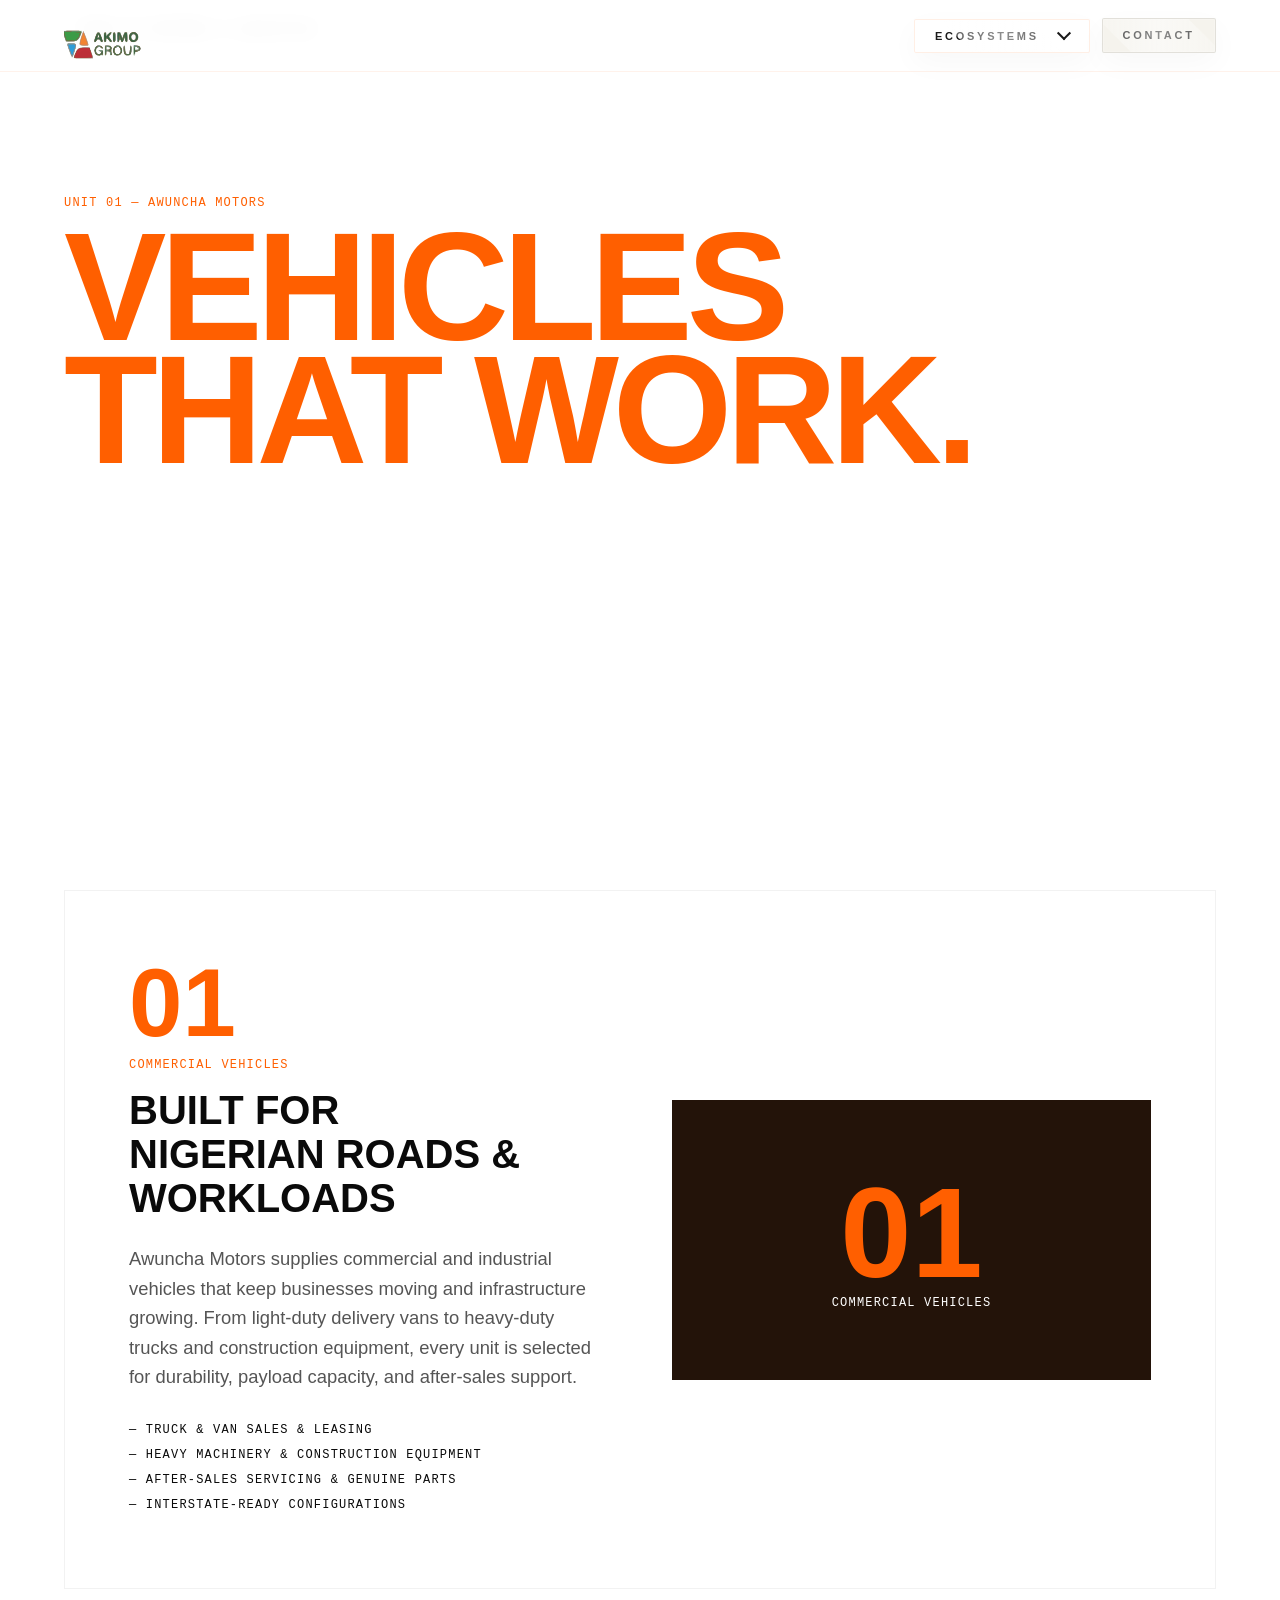
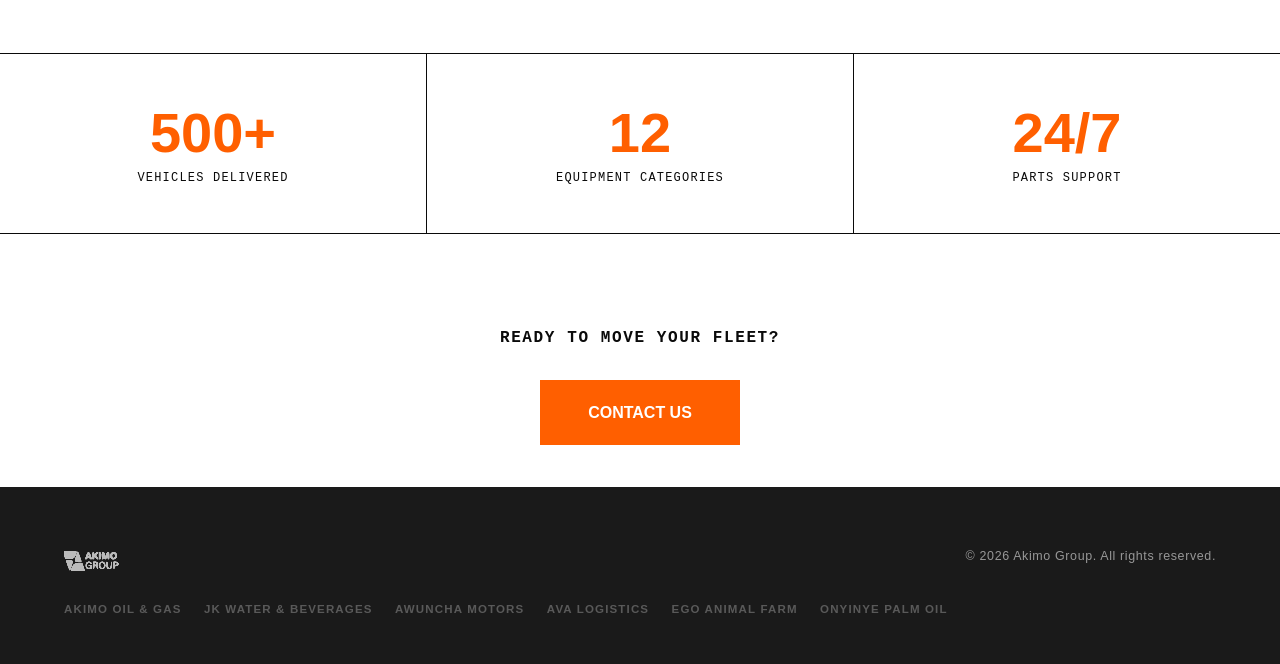
==== commercial-vehicles.html @ 1f4a3e49 "Initial commit: Akimo Group website with Contact page and updated navbar" ====
<!DOCTYPE html>
<html lang="en">
<head>
  <meta charset="UTF-8" />
  <meta name="viewport" content="width=device-width, initial-scale=1.0" />
  <meta name="description" content="Awuncha Motors Commercial Vehicles — Truck, van, and heavy machinery sales, leasing, and servicing across Nigeria." />
  <meta property="og:title" content="Commercial Vehicles — Awuncha Motors" />
  <meta property="og:description" content="Vehicles that work as hard as you do." />
  <meta property="og:type" content="website" />
  <title>Commercial Vehicles | Awuncha Motors</title>
  <link rel="icon" href="data:image/svg+xml,<svg xmlns='http://www.w3.org/2000/svg' viewBox='0 0 32 32'><polygon points='0,0 32,0 16,16' fill='%234caf50'/><polygon points='32,0 32,32 16,16' fill='%23d32f2f'/><polygon points='32,32 0,32 16,16' fill='%23f57c00'/><polygon points='0,32 0,0 16,16' fill='%23795548'/></svg>" />
  <link rel="stylesheet" href="assets/style.css" />
</head>
<body class="ml-page">

  <!-- ══ NAVBAR ═══════════════════════════════════════════════ -->
  <nav class="navbar" aria-label="Main navigation">
    <a href="index.html" class="navbar__logo" aria-label="Akimo Group home">
      <img src="assets/logo.svg" alt="Akimo Group" />
    </a>
    <div class="navbar__actions">
      <div class="navbar__menu" id="navMenu">
        <button class="navbar__menu-btn" id="navMenuBtn" aria-expanded="false" aria-controls="navDropdown" aria-label="Open menu">
          <span class="menu-label">Ecosystems</span>
          <span class="menu-icon"></span>
        </button>
        <ul class="navbar__dropdown" id="navDropdown" role="menu">
          <li class="dd-item dd-item--home">
            <a href="index.html" class="dd-link" role="menuitem">
              <div class="dd-sap"></div>
              <span class="dd-text">Home</span>
              <span class="dd-index">01</span>
            </a>
          </li>
          <li class="dd-item dd-item--oil">
            <a href="oil-gas.html" class="dd-link" role="menuitem">
              <div class="dd-sap"></div>
              <span class="dd-text">Oil &amp; Gas</span>
              <span class="dd-index">02</span>
            </a>
          </li>
          <li class="dd-item dd-item--water">
            <a href="water.html" class="dd-link" role="menuitem">
              <div class="dd-sap"></div>
              <span class="dd-text">Water &amp; Beverages</span>
              <span class="dd-index">03</span>
            </a>
          </li>
          <li class="dd-item dd-item--motors">
            <a href="motors.html" class="dd-link" role="menuitem">
              <div class="dd-sap"></div>
              <span class="dd-text">Motors &amp; Logistics</span>
              <span class="dd-index">04</span>
            </a>
          </li>
          <li class="dd-item dd-item--farms">
            <a href="farms.html" class="dd-link" role="menuitem">
              <div class="dd-sap"></div>
              <span class="dd-text">Farms</span>
              <span class="dd-index">05</span>
            </a>
          </li>
        </ul>
      </div>
      <a href="contact.html" class="navbar__contact">Contact</a>
    </div>
  </nav>

  <!-- ══ MAIN ══════════════════════════════════════════════════ -->
  <main class="ml-main">
    <a href="motors.html" class="ml-back">&larr; Back to Motors &amp; Logistics</a>

    <!-- ══ HERO ═════════════════════════════════════════════════ -->
    <section class="ml-hero" aria-labelledby="heroHeading">
      <div class="ml-hero-label ml-mono">Unit 01 — Awuncha Motors</div>
      <h1 id="heroHeading">Vehicles<br>That Work.</h1>
    </section>

    <!-- ══ DETAIL SECTION ═══════════════════════════════════════ -->
    <section class="ml-unit-detail" aria-labelledby="detailHeading">
      <div class="ml-unit-detail__grid">
        <div>
          <div class="ml-unit__num">01</div>
          <div class="ml-mono ml-unit__label">Commercial Vehicles</div>
          <h2 id="detailHeading">Built for Nigerian Roads &amp; Workloads</h2>
          <p>
            Awuncha Motors supplies commercial and industrial vehicles that keep businesses moving and infrastructure growing. From light-duty delivery vans to heavy-duty trucks and construction equipment, every unit is selected for durability, payload capacity, and after-sales support.
          </p>
          <ul class="ml-mono">
            <li>&mdash; Truck &amp; Van Sales &amp; Leasing</li>
            <li>&mdash; Heavy Machinery &amp; Construction Equipment</li>
            <li>&mdash; After-Sales Servicing &amp; Genuine Parts</li>
            <li>&mdash; Interstate-Ready Configurations</li>
          </ul>
        </div>
        <div class="ml-unit__visual">
          <div class="ml-unit__visual-content">
            <div class="ml-unit__visual-num">01</div>
            <div class="ml-mono">Commercial Vehicles</div>
          </div>
        </div>
      </div>
    </section>

    <!-- ══ STATS / HIGHLIGHTS ═══════════════════════════════════ -->
    <section class="ml-unit-highlights" aria-label="Highlights">
      <div class="ml-unit-highlight">
        <div class="ml-unit-highlight__num">500+</div>
        <div class="ml-mono">Vehicles Delivered</div>
      </div>
      <div class="ml-unit-highlight">
        <div class="ml-unit-highlight__num">12</div>
        <div class="ml-mono">Equipment Categories</div>
      </div>
      <div class="ml-unit-highlight">
        <div class="ml-unit-highlight__num">24/7</div>
        <div class="ml-mono">Parts Support</div>
      </div>
    </section>

    <!-- ══ CTA ═══════════════════════════════════════════════════ -->
    <section class="ml-unit-cta" aria-labelledby="ctaHeading">
      <h2 id="ctaHeading" class="ml-mono">Ready to move your fleet?</h2>
      <a href="contact.html" class="ml-cta">Contact Us</a>
    </section>
  </main>

  <!-- ══ FOOTER ════════════════════════════════════════════════ -->
  <footer class="footer" aria-label="Site footer">
    <div class="footer__logo">
      <img src="assets/logo.svg" alt="Akimo Group" />
    </div>
    <p class="footer__copy">&copy; <span id="year"></span> Akimo Group. All rights reserved.</p>
    <div class="footer__divisions" aria-label="Divisions">
      <span>Akimo Oil &amp; Gas</span>
      <span>JK Water &amp; Beverages</span>
      <span>Awuncha Motors</span>
      <span>Ava Logistics</span>
      <span>Ego Animal Farm</span>
      <span>Onyinye Palm Oil</span>
    </div>
  </footer>

  <script>
    // Dynamic year
    document.getElementById('year').textContent = new Date().getFullYear();

    // Dropdown menu toggle
    var navMenu = document.getElementById('navMenu');
    var navMenuBtn = document.getElementById('navMenuBtn');
    navMenuBtn.addEventListener('click', function (e) {
      e.stopPropagation();
      var isOpen = navMenu.classList.toggle('is-open');
      navMenuBtn.setAttribute('aria-expanded', String(isOpen));
    });
    // Close on outside click
    document.addEventListener('click', function (e) {
      if (!navMenu.contains(e.target)) {
        navMenu.classList.remove('is-open');
        navMenuBtn.setAttribute('aria-expanded', 'false');
      }
    });
    // Close on link click + parallax on mousemove
    document.getElementById('navDropdown').querySelectorAll('.dd-link').forEach(function (link) {
      link.addEventListener('click', function () {
        navMenu.classList.remove('is-open');
        navMenuBtn.setAttribute('aria-expanded', 'false');
      });
      link.addEventListener('mousemove', function (e) {
        var rect = link.getBoundingClientRect();
        var x = (e.clientX - rect.left) / rect.width - 0.5;
        var y = (e.clientY - rect.top) / rect.height - 0.5;
        link.style.transform = 'translateX(' + (x * 5) + 'px) skew(' + (-x * 2) + 'deg)';
      });
      link.addEventListener('mouseleave', function () {
        link.style.transform = 'translateX(0) skew(0)';
      });
    });
  </script>

</body>
</html>
---- assets/style.css ----
/* ============================================================
   AKIMO GROUP — Main Stylesheet
   ============================================================ */

:root {
  --red-oil:      #d32f2f;
  --blue-water:   #0288d1;
  --orange-motor: #f57c00;
  --green-eco:    #2e7d32;
  --bg:           #f4f1ea;
  --text-dark:    #1a1a1a;
  --nav-height:   72px;
}

*, *::before, *::after {
  box-sizing: border-box;
  margin: 0;
  padding: 0;
}

html {
  scroll-behavior: smooth;
}

body {
  background: var(--bg);
  font-family: 'Helvetica Neue', Helvetica, Arial, sans-serif;
  color: var(--text-dark);
  overflow-x: hidden;
}

/* ── NAVBAR ─────────────────────────────────────────────── */
.navbar {
  position: fixed;
  top: 0;
  left: 0;
  width: 100%;
  height: var(--nav-height);
  background: rgba(244, 241, 234, 0.92);
  backdrop-filter: blur(10px);
  -webkit-backdrop-filter: blur(10px);
  border-bottom: 1px solid rgba(0, 0, 0, 0.08);
  display: flex;
  align-items: center;
  justify-content: space-between;
  padding: 0 5vw;
  z-index: 100;
}

.navbar__logo {
  display: flex;
  align-items: center;
  justify-content: center;
  height: 100%;
  text-decoration: none;
}

.navbar__logo img {
  height: 56px;
  width: auto;
  display: block;
}

/* ── CRYSTALLINE SAPWOOD DROPDOWN ───────────────────────── */
.navbar__menu {
  position: relative;
}

/* Navbar actions group: menu + contact */
.navbar__actions {
  display: flex;
  align-items: center;
  gap: 12px;
}

/* Separate Contact link next to Ecosystems */
.navbar__contact {
  font-weight: 800;
  font-size: 11px;
  letter-spacing: 0.25em;
  text-transform: uppercase;
  color: var(--text-dark);
  text-decoration: none;
  padding: 10px 20px;
  border-radius: 2px;
  border: 1px solid rgba(0, 0, 0, 0.08);
  transition: all 0.5s cubic-bezier(0.23, 1, 0.32, 1);
  background: rgba(244, 241, 234, 0.85);
  backdrop-filter: blur(12px) saturate(120%);
  -webkit-backdrop-filter: blur(12px) saturate(120%);
  box-shadow: 0 10px 30px rgba(0, 0, 0, 0.03), inset 0 0 0 1px rgba(255, 255, 255, 0.2);
  position: relative;
  overflow: hidden;
}

.navbar__contact:hover {
  background: #0a0a0a;
  color: white;
  border-color: #0a0a0a;
}

.navbar__contact::before {
  content: '';
  position: absolute;
  top: -50%;
  left: -50%;
  width: 200%;
  height: 200%;
  background: linear-gradient(45deg, transparent, rgba(255,255,255,0.5), transparent);
  transform: rotate(45deg);
  transition: 0.7s;
  pointer-events: none;
}

.navbar__contact:hover::before {
  left: 100%;
}

/* Trigger button — glassmorphism with shimmer */
.navbar__menu-btn {
  background: rgba(244, 241, 234, 0.85);
  backdrop-filter: blur(12px) saturate(120%);
  -webkit-backdrop-filter: blur(12px) saturate(120%);
  border: 1px solid rgba(0, 0, 0, 0.08);
  padding: 10px 20px;
  border-radius: 2px;
  cursor: pointer;
  display: flex;
  align-items: center;
  gap: 20px;
  box-shadow: 0 10px 30px rgba(0, 0, 0, 0.03), inset 0 0 0 1px rgba(255, 255, 255, 0.2);
  transition: all 0.5s cubic-bezier(0.23, 1, 0.32, 1);
  position: relative;
  overflow: hidden;
  font-family: inherit;
}

.navbar__menu-btn::before {
  content: '';
  position: absolute;
  top: -50%;
  left: -50%;
  width: 200%;
  height: 200%;
  background: linear-gradient(45deg, transparent, rgba(255,255,255,0.5), transparent);
  transform: rotate(45deg);
  transition: 0.7s;
  pointer-events: none;
}

.navbar__menu-btn:hover::before {
  left: 100%;
}

.menu-label {
  font-weight: 800;
  font-size: 11px;
  letter-spacing: 0.25em;
  text-transform: uppercase;
  color: var(--text-dark);
}

.menu-icon {
  width: 10px;
  height: 10px;
  border-right: 2px solid var(--text-dark);
  border-bottom: 2px solid var(--text-dark);
  transform: rotate(45deg) translate(-2px, -2px);
  transition: all 0.5s cubic-bezier(0.23, 1, 0.32, 1);
  flex-shrink: 0;
}

.navbar__menu.is-open .menu-icon {
  transform: rotate(-135deg) translate(-4px, -4px);
}

/* Dropdown panel — solid glassmorphism with skew entrance */
.navbar__dropdown {
  position: absolute;
  top: calc(100% + 16px);
  right: 0;
  width: 320px;
  list-style: none;
  margin: 0;
  padding: 8px;
  opacity: 0;
  visibility: hidden;
  transform: translateY(10px) skewX(-1deg);
  transition: all 0.5s cubic-bezier(0.23, 1, 0.32, 1);
  background: rgba(244, 241, 234, 0.95);
  backdrop-filter: blur(25px) saturate(140%);
  -webkit-backdrop-filter: blur(25px) saturate(140%);
  border: 1px solid rgba(0, 0, 0, 0.1);
  border-radius: 2px;
  box-shadow: 20px 20px 60px rgba(0, 0, 0, 0.12), 0 0 0 1px rgba(255, 255, 255, 0.3);
  z-index: 200;
}

.navbar__menu.is-open .navbar__dropdown {
  opacity: 1;
  visibility: visible;
  transform: translateY(0) skewX(0);
}

/* Wood refraction corner accent */
.navbar__dropdown::after {
  content: '';
  position: absolute;
  bottom: -5px;
  right: -5px;
  width: 40px;
  height: 40px;
  border-right: 1px solid rgba(44, 36, 26, 0.1);
  border-bottom: 1px solid rgba(44, 36, 26, 0.1);
  pointer-events: none;
}

/* Menu items */
.dd-item {
  position: relative;
  margin-bottom: 4px;
  overflow: hidden;
}

.dd-item:last-child {
  margin-bottom: 0;
}

.dd-link {
  display: flex;
  align-items: center;
  justify-content: space-between;
  padding: 16px 20px;
  text-decoration: none;
  color: var(--text-dark);
  transition: all 0.5s cubic-bezier(0.23, 1, 0.32, 1);
  position: relative;
  z-index: 1;
}

.dd-text {
  font-weight: 600;
  font-size: 15px;
  letter-spacing: -0.02em;
  position: relative;
  z-index: 1;
}

.dd-index {
  font-family: 'Courier New', monospace;
  font-size: 10px;
  opacity: 0.4;
  position: relative;
  z-index: 1;
}

/* Sap overlay — colour sweep on hover */
.dd-sap {
  position: absolute;
  top: 0;
  left: -100%;
  width: 100%;
  height: 100%;
  transition: all 0.5s cubic-bezier(0.23, 1, 0.32, 1);
  z-index: 0;
  opacity: 0.15;
}

.dd-link:hover .dd-sap {
  left: 0;
}

/* Per-item colours */
.dd-item--home .dd-sap   { background-color: var(--text-dark); opacity: 0.05; }
.dd-item--home:hover .dd-text { color: var(--text-dark); }

.dd-item--oil .dd-sap    { background-color: var(--red-oil); }
.dd-item--oil:hover .dd-text { color: var(--red-oil); }

.dd-item--water .dd-sap  { background-color: var(--blue-water); }
.dd-item--water:hover .dd-text { color: var(--blue-water); }

.dd-item--motors .dd-sap { background-color: var(--orange-motor); }
.dd-item--motors:hover .dd-text { color: var(--orange-motor); }

.dd-item--farms .dd-sap  { background-color: var(--green-eco); }
.dd-item--farms:hover .dd-text { color: var(--green-eco); }

.dd-item--all .dd-sap    { background-color: var(--text-dark); opacity: 0.05; }
.dd-item--all:hover .dd-text { color: var(--text-dark); }

/* Hamburger (mobile) — hidden, dropdown works on all sizes */
.navbar__toggle {
  display: none;
  flex-direction: column;
  gap: 5px;
  background: none;
  border: none;
  cursor: pointer;
  padding: 4px;
}

.navbar__toggle span {
  display: block;
  width: 26px;
  height: 2px;
  background: var(--text-dark);
  transition: all 0.3s ease;
}

/* ── HERO ───────────────────────────────────────────────── */
.hero {
  min-height: 100vh;
  display: flex;
  align-items: center;
  padding: 0 5vw;
  padding-top: var(--nav-height);
  background: var(--bg);
  position: relative;
  overflow: hidden;
}

.hero::after {
  content: '';
  position: absolute;
  bottom: 0;
  left: 0;
  width: 100%;
  height: 120px;
  background: var(--bg);
  clip-path: polygon(0 60%, 100% 0, 100% 100%, 0 100%);
  z-index: 1;
}

.hero__content {
  position: relative;
  z-index: 2;
  max-width: 760px;
}

.hero__eyebrow {
  font-size: 0.75rem;
  font-weight: 700;
  letter-spacing: 0.2em;
  text-transform: uppercase;
  color: rgba(26, 26, 26, 0.5);
  margin-bottom: 1.2rem;
}

.hero__title {
  font-size: clamp(3.5rem, 9vw, 8rem);
  font-weight: 900;
  text-transform: uppercase;
  letter-spacing: -0.04em;
  line-height: 0.92;
  color: var(--text-dark);
  margin-bottom: 2rem;
}

.hero__title span {
  display: block;
}

.hero__title .accent--red    { color: var(--red-oil); }
.hero__title .accent--blue   { color: var(--blue-water); }
.hero__title .accent--orange { color: var(--orange-motor); }
.hero__title .accent--green  { color: var(--green-eco); }

.hero__sub {
  font-size: clamp(1rem, 2vw, 1.2rem);
  line-height: 1.7;
  color: rgba(26, 26, 26, 0.65);
  max-width: 520px;
  margin-bottom: 2.5rem;
}

.hero__dots {
  display: flex;
  gap: 10px;
  align-items: center;
}

.hero__dot {
  width: 12px;
  height: 12px;
  border-radius: 50%;
}

.hero__dot--red    { background: var(--red-oil); }
.hero__dot--blue   { background: var(--blue-water); }
.hero__dot--orange { background: var(--orange-motor); }
.hero__dot--green  { background: var(--green-eco); }

.hero__cta {
  display: inline-flex;
  align-items: center;
  gap: 10px;
  margin-top: 2.5rem;
  padding: 14px 28px;
  background: var(--text-dark);
  color: var(--bg);
  font-weight: 800;
  font-size: 0.75rem;
  letter-spacing: 0.2em;
  text-transform: uppercase;
  text-decoration: none;
  border-radius: 2px;
  transition: all 0.4s cubic-bezier(0.23, 1, 0.32, 1);
  position: relative;
  overflow: hidden;
}

.hero__cta::after {
  content: '';
  position: absolute;
  top: -50%;
  left: -50%;
  width: 200%;
  height: 200%;
  background: linear-gradient(45deg, transparent, rgba(255,255,255,0.4), transparent);
  transform: rotate(45deg);
  transition: 0.7s;
  pointer-events: none;
}

.hero__cta:hover::after {
  left: 100%;
}

.hero__cta:hover {
  background: var(--orange-motor);
  color: var(--text-dark);
  transform: translateY(-4px);
  box-shadow: 0 15px 40px rgba(255, 95, 0, 0.25);
}

.hero__cta::before {
  content: '→';
  font-size: 1.2em;
  transition: transform 0.3s ease;
}

.hero__cta:hover::before {
  transform: translateX(4px);
}

/* Decorative background logo watermark */
.hero__bg-shape {
  position: absolute;
  right: 5vw;
  top: 50%;
  transform: translateY(-50%);
  opacity: 0.07;
  z-index: 0;
  width: auto;
  height: 60vh;
  max-width: 500px;
  pointer-events: none;
}

/* ── SEDIMENT LAYERS ────────────────────────────────────── */
.sediment-layer {
  position: relative;
  width: 100%;
  min-height: 80vh;
  display: flex;
  align-items: center;
  padding: 8vw 5vw;
  clip-path: polygon(0 0, 100% 5%, 100% 95%, 0 100%);
  margin-top: -8vh;
  border-bottom: 8px solid rgba(0, 0, 0, 0.08);
  transition: transform 0.7s cubic-bezier(0.23, 1, 0.32, 1), box-shadow 0.7s cubic-bezier(0.23, 1, 0.32, 1), filter 0.7s cubic-bezier(0.23, 1, 0.32, 1), z-index 0s;
  overflow: hidden;
  will-change: transform, box-shadow;
  z-index: 1;
}

.sediment-layer:hover {
  transform: scale(1.03) translateY(-12px);
  z-index: 10;
  box-shadow: 0 30px 80px rgba(0, 0, 0, 0.22);
  filter: brightness(1.04);
}

.layer--red    { background: var(--red-oil);      color: white; }
.layer--blue   { background: var(--blue-water);   color: white; }
.layer--orange { background: var(--orange-motor); color: white; }
.layer--green  { background: var(--green-eco);    color: white; }

/* Grain texture overlay */
.grain-texture {
  position: absolute;
  inset: 0;
  opacity: 0.12;
  pointer-events: none;
  background-image: url("data:image/svg+xml,%3Csvg viewBox='0 0 200 200' xmlns='http://www.w3.org/2000/svg'%3E%3Cfilter id='n'%3E%3CfeTurbulence type='fractalNoise' baseFrequency='0.65' numOctaves='3' stitchTiles='stitch'/%3E%3C/filter%3E%3Crect width='100%25' height='100%25' filter='url(%23n)'/%3E%3C/svg%3E");
}

/* Layer content */
.layer__content {
  position: relative;
  z-index: 2;
  max-width: 640px;
}

.layer__division {
  font-size: 0.7rem;
  font-weight: 700;
  letter-spacing: 0.22em;
  text-transform: uppercase;
  opacity: 0.75;
  margin-bottom: 1rem;
}

.layer__title {
  font-size: clamp(2.8rem, 6vw, 5rem);
  font-weight: 900;
  text-transform: uppercase;
  letter-spacing: -0.03em;
  line-height: 0.92;
  margin-bottom: 1.4rem;
}

.layer__desc {
  font-size: clamp(1rem, 1.8vw, 1.15rem);
  line-height: 1.7;
  opacity: 0.88;
  max-width: 480px;
  margin-bottom: 1.8rem;
}

/* Division tags (sub-brands) */
.layer__tags {
  display: flex;
  flex-wrap: wrap;
  gap: 0.6rem;
}

.layer__tag {
  background: rgba(255, 255, 255, 0.2);
  border: 1.5px solid rgba(255, 255, 255, 0.45);
  color: white;
  padding: 6px 16px;
  border-radius: 50px;
  font-size: 0.75rem;
  font-weight: 700;
  letter-spacing: 0.1em;
  text-transform: uppercase;
  backdrop-filter: blur(4px);
}

/* Eco badge (green layer) */
.eco-badge {
  background: white;
  color: var(--green-eco);
  padding: 8px 20px;
  font-size: 0.72rem;
  font-weight: 800;
  letter-spacing: 0.12em;
  text-transform: uppercase;
  border-radius: 50px;
  display: inline-block;
  margin-top: 1.2rem;
}

/* Decorative large number */
.layer__number {
  position: absolute;
  right: 5vw;
  bottom: -0.1em;
  font-size: clamp(10rem, 22vw, 20rem);
  font-weight: 900;
  line-height: 1;
  opacity: 0.06;
  letter-spacing: -0.05em;
  pointer-events: none;
  z-index: 1;
  user-select: none;
}

/* ── STRETCHED LINK (entire section clickable) ──────────── */
.sediment-layer {
  cursor: pointer;
}

.sediment-layer .layer__stretched-link {
  position: absolute;
  inset: 0;
  z-index: 5;
  text-indent: -9999px;
  overflow: hidden;
}

/* Keep tags and eco-badge above the stretched link */
.sediment-layer .layer__tags,
.sediment-layer .eco-badge {
  position: relative;
  z-index: 6;
}

/* ── SUB-PAGE HERO ──────────────────────────────────────── */
.sub-hero {
  min-height: 70vh;
  display: flex;
  align-items: center;
  padding: 0 5vw;
  padding-top: var(--nav-height);
  position: relative;
  overflow: hidden;
  color: white;
}

.sub-hero--red    { background: var(--red-oil); }
.sub-hero--blue   { background: var(--blue-water); }
.sub-hero--orange { background: var(--orange-motor); }
.sub-hero--green  { background: var(--green-eco); }

.sub-hero__content {
  position: relative;
  z-index: 2;
  max-width: 720px;
}

.sub-hero__division {
  font-size: 0.75rem;
  font-weight: 700;
  letter-spacing: 0.22em;
  text-transform: uppercase;
  opacity: 0.8;
  margin-bottom: 1rem;
}

.sub-hero__title {
  font-size: clamp(3.5rem, 8vw, 7rem);
  font-weight: 900;
  text-transform: uppercase;
  letter-spacing: -0.04em;
  line-height: 0.92;
  margin-bottom: 1.5rem;
}

.sub-hero__desc {
  font-size: clamp(1rem, 2vw, 1.25rem);
  line-height: 1.7;
  opacity: 0.88;
  max-width: 520px;
}

.sub-hero__number {
  position: absolute;
  right: 3vw;
  bottom: -0.08em;
  font-size: clamp(12rem, 26vw, 24rem);
  font-weight: 900;
  line-height: 1;
  opacity: 0.06;
  letter-spacing: -0.05em;
  pointer-events: none;
  z-index: 1;
  user-select: none;
}

/* ── SUB-PAGE SECTIONS ──────────────────────────────────── */
.sub-section {
  padding: 6rem 5vw;
  max-width: 960px;
  margin: 0 auto;
}

.sub-section--alt {
  background: rgba(0, 0, 0, 0.02);
}

.sub-section__label {
  font-size: 0.7rem;
  font-weight: 700;
  letter-spacing: 0.2em;
  text-transform: uppercase;
  color: rgba(26, 26, 26, 0.45);
  margin-bottom: 1rem;
}

.sub-section__heading {
  font-size: clamp(2rem, 4vw, 3rem);
  font-weight: 900;
  letter-spacing: -0.03em;
  line-height: 1.1;
  margin-bottom: 1.5rem;
  color: var(--text-dark);
}

.sub-section__text {
  font-size: 1.05rem;
  line-height: 1.8;
  color: rgba(26, 26, 26, 0.7);
  max-width: 640px;
}

.sub-section__grid {
  display: grid;
  grid-template-columns: repeat(auto-fit, minmax(240px, 1fr));
  gap: 2rem;
  margin-top: 3rem;
}

.sub-card {
  background: white;
  border: 1px solid rgba(0, 0, 0, 0.06);
  border-radius: 12px;
  padding: 2rem;
  transition: box-shadow 0.3s ease, transform 0.3s ease;
}

.sub-card:hover {
  box-shadow: 0 8px 30px rgba(0, 0, 0, 0.08);
  transform: translateY(-2px);
}

.sub-card__icon {
  width: 48px;
  height: 48px;
  border-radius: 12px;
  display: flex;
  align-items: center;
  justify-content: center;
  font-size: 1.4rem;
  margin-bottom: 1rem;
}

.sub-card__icon--red    { background: rgba(211, 47, 47, 0.1);    color: var(--red-oil); }
.sub-card__icon--blue   { background: rgba(2, 136, 209, 0.1);    color: var(--blue-water); }
.sub-card__icon--orange { background: rgba(245, 124, 0, 0.1);    color: var(--orange-motor); }
.sub-card__icon--green  { background: rgba(46, 125, 50, 0.1);    color: var(--green-eco); }

.sub-card__title {
  font-size: 1rem;
  font-weight: 800;
  letter-spacing: -0.01em;
  margin-bottom: 0.5rem;
  color: var(--text-dark);
}

.sub-card__text {
  font-size: 0.88rem;
  line-height: 1.6;
  color: rgba(26, 26, 26, 0.6);
}

/* ── BACK LINK ──────────────────────────────────────────── */
.back-link {
  display: inline-flex;
  align-items: center;
  gap: 0.5rem;
  color: var(--text-dark);
  text-decoration: none;
  font-size: 0.8rem;
  font-weight: 700;
  letter-spacing: 0.1em;
  text-transform: uppercase;
  padding: 0.75rem 0;
  transition: opacity 0.2s ease;
}

.back-link:hover {
  opacity: 0.6;
}

.back-link__arrow {
  font-size: 1.1rem;
  line-height: 1;
}

/* ── FOOTER ─────────────────────────────────────────────── */
.footer {
  background: var(--text-dark);
  color: rgba(255, 255, 255, 0.55);
  padding: 3rem 5vw;
  display: flex;
  align-items: center;
  justify-content: space-between;
  flex-wrap: wrap;
  gap: 1.5rem;
  margin-top: -6vh;
}

.footer__logo img {
  height: 40px;
  width: auto;
  filter: brightness(0) invert(1);
  opacity: 0.7;
}

.footer__copy {
  font-size: 0.78rem;
  letter-spacing: 0.05em;
}

.footer__divisions {
  display: flex;
  flex-wrap: wrap;
  gap: 0.5rem 1.4rem;
  font-size: 0.72rem;
  font-weight: 700;
  letter-spacing: 0.1em;
  text-transform: uppercase;
}

.footer__divisions span { opacity: 0.5; }
.footer__divisions span:hover { opacity: 1; transition: opacity 0.2s; }

/* ── RESPONSIVE ─────────────────────────────────────────── */
@media (max-width: 768px) {
  .navbar__dropdown {
    position: fixed;
    top: var(--nav-height);
    left: 0;
    right: 0;
    width: 100%;
    border-radius: 0;
    border-left: none;
    border-right: none;
  }

  .navbar__menu-btn {
    padding: 8px 16px;
    gap: 12px;
  }

  .menu-label {
    font-size: 10px;
  }

  .sediment-layer {
    clip-path: polygon(0 0, 100% 2%, 100% 98%, 0 100%);
    min-height: 60vh;
    padding: 14vw 6vw;
    margin-top: -4vh;
  }

  .layer__number {
    display: none;
  }

  .hero::after {
    display: none;
  }

  .footer {
    flex-direction: column;
    align-items: flex-start;
    margin-top: 0;
  }
}

@media (max-width: 480px) {
  .hero__title {
    letter-spacing: -0.02em;
  }

  .layer__tags {
    gap: 0.5rem;
  }
}

/* ── NAV PAGE ───────────────────────────────────────────── */
.nav-page {
  min-height: 100vh;
  padding-top: var(--nav-height);
  display: flex;
  flex-direction: column;
  align-items: center;
  justify-content: center;
  padding: calc(var(--nav-height) + 3rem) 5vw 3rem;
}

.nav-page__logo {
  margin-bottom: 2rem;
}

.nav-page__logo img {
  height: 80px;
  width: auto;
}

.nav-page__title {
  font-size: clamp(2rem, 5vw, 3.5rem);
  font-weight: 900;
  text-transform: uppercase;
  letter-spacing: -0.03em;
  margin-bottom: 0.5rem;
  color: var(--text-dark);
}

.nav-page__sub {
  font-size: 1rem;
  color: rgba(26, 26, 26, 0.5);
  margin-bottom: 3rem;
  text-align: center;
}

.nav-page__grid {
  display: grid;
  grid-template-columns: repeat(auto-fit, minmax(260px, 1fr));
  gap: 1.5rem;
  width: 100%;
  max-width: 900px;
}

.nav-card {
  display: block;
  text-decoration: none;
  border-radius: 16px;
  padding: 2.5rem 2rem;
  color: white;
  position: relative;
  overflow: hidden;
  transition: transform 0.3s ease, box-shadow 0.3s ease;
}

.nav-card:hover {
  transform: translateY(-4px);
  box-shadow: 0 12px 40px rgba(0, 0, 0, 0.2);
}

.nav-card--red    { background: var(--red-oil); }
.nav-card--blue   { background: var(--blue-water); }
.nav-card--orange { background: var(--orange-motor); }
.nav-card--green  { background: var(--green-eco); }
.nav-card--home   { background: var(--text-dark); }

.nav-card__number {
  font-size: 0.7rem;
  font-weight: 700;
  letter-spacing: 0.2em;
  text-transform: uppercase;
  opacity: 0.6;
  margin-bottom: 0.5rem;
}

.nav-card__title {
  font-size: 1.8rem;
  font-weight: 900;
  text-transform: uppercase;
  letter-spacing: -0.02em;
  line-height: 1;
  margin-bottom: 0.75rem;
}

.nav-card__desc {
  font-size: 0.85rem;
  line-height: 1.6;
  opacity: 0.85;
}

.nav-card__arrow {
  position: absolute;
  bottom: 1.5rem;
  right: 1.5rem;
  font-size: 1.5rem;
  opacity: 0.5;
  transition: opacity 0.2s ease, transform 0.2s ease;
}

.nav-card:hover .nav-card__arrow {
  opacity: 1;
  transform: translateX(4px);
}

@media (max-width: 768px) {
  .nav-page__grid {
    grid-template-columns: 1fr;
  }
}

/* ════════════════════════════════════════════════════════════════
   OIL & GAS — TECTONIC INDUSTRIAL DESIGN
   ════════════════════════════════════════════════════════════════ */

.og-page {
  --og-light: #FFF1F1;
  --og-flux: #FF3E3E;
  --og-deep: #3D0A0A;
  --og-grey: #2A2A2A;
  --og-stroke: rgba(255, 62, 62, 0.15);
  --og-ease: all 0.6s cubic-bezier(0.23, 1, 0.32, 1);

  background-color: var(--og-light);
  color: var(--og-grey);
  line-height: 1.2;
}

/* Tint navbar on Oil & Gas page */
.og-page .navbar {
  background: rgba(255, 241, 241, 0.92);
  border-bottom: 1px solid rgba(255, 62, 62, 0.08);
}

.og-page .navbar__menu-btn {
  background: rgba(255, 241, 241, 0.85);
  border: 1px solid rgba(255, 62, 62, 0.1);
}

.og-page .navbar__dropdown {
  background: rgba(255, 241, 241, 0.95);
  border: 1px solid rgba(255, 62, 62, 0.1);
}

/* Noise overlay */
.og-noise {
  position: fixed;
  inset: 0;
  pointer-events: none;
  opacity: 0.04;
  z-index: 9999;
  background-image: url("data:image/svg+xml,%3Csvg viewBox='0 0 200 200' xmlns='http://www.w3.org/2000/svg'%3E%3Cfilter id='n'%3E%3CfeTurbulence type='fractalNoise' baseFrequency='0.65' numOctaves='3' stitchTiles='stitch'/%3E%3C/filter%3E%3Crect width='100%25' height='100%25' filter='url(%23n)'/%3E%3C/svg%3E");
}

/* Animated flux background lines */
.og-flux-bg {
  position: fixed;
  width: 100vw;
  height: 100vh;
  z-index: -1;
  overflow: hidden;
  top: 0;
  left: 0;
}

.og-flux-line {
  position: absolute;
  background: var(--og-flux);
  height: 1px;
  width: 100%;
  transform-origin: left;
  animation: ogFlux 4s infinite alternate ease-in-out;
}

@keyframes ogFlux {
  0%   { transform: scaleX(0.1); opacity: 0.05; }
  100% { transform: scaleX(1);   opacity: 0.2; }
}

/* Mono label */
.og-mono {
  font-family: 'Courier New', monospace;
  font-size: 0.75rem;
  text-transform: uppercase;
  letter-spacing: 0.2em;
  color: var(--og-flux);
}

/* System status bar (replaces the reference nav) */
.og-statusbar {
  padding: 1.5rem 4rem;
  display: flex;
  justify-content: space-between;
  align-items: center;
  border-bottom: 1px solid var(--og-stroke);
  margin-top: var(--nav-height);
}

.og-statusbar__title {
  font-weight: 900;
  font-size: 1.5rem;
  letter-spacing: -0.05em;
  text-transform: uppercase;
  color: var(--og-deep);
}

/* Main content */
.og-main {
  padding: 4rem;
  max-width: 1400px;
  margin: 0 auto;
}

/* Hero grid */
.og-hero {
  display: grid;
  grid-template-columns: 1.2fr 0.8fr;
  gap: 4rem;
  margin-top: 4rem;
}

.og-hero h1 {
  font-size: clamp(3rem, 10vw, 8rem);
  font-weight: 900;
  letter-spacing: -0.04em;
  line-height: 0.9;
  color: var(--og-deep);
  margin-bottom: 2rem;
}

.og-hero .og-desc {
  font-size: 1.5rem;
  color: var(--og-grey);
  max-width: 600px;
  margin-top: 4rem;
  opacity: 0.9;
  line-height: 1.4;
}

/* Tectonic data grid */
.og-tectonic {
  border-left: 1px solid var(--og-flux);
  padding-left: 2rem;
  display: flex;
  flex-direction: column;
  justify-content: space-between;
}

.og-data-point {
  margin-bottom: 3rem;
  position: relative;
}

.og-data-point::before {
  content: '';
  position: absolute;
  left: -2rem;
  top: 0.5rem;
  width: 1.5rem;
  height: 1px;
  background: var(--og-flux);
}

.og-data-value {
  font-family: 'Courier New', monospace;
  font-size: 2.5rem;
  font-weight: 700;
  color: var(--og-flux);
}

/* CTA button */
.og-cta {
  display: inline-block;
  margin-top: 3rem;
  padding: 1.5rem 4rem;
  background: var(--og-flux);
  color: white;
  text-decoration: none;
  font-family: 'Courier New', monospace;
  font-weight: 700;
  font-size: 0.85rem;
  letter-spacing: 0.1em;
  text-transform: uppercase;
  position: relative;
  overflow: hidden;
  transition: var(--og-ease);
}

.og-cta:hover {
  transform: translateY(-5px);
  box-shadow: 0 20px 40px rgba(255, 62, 62, 0.2);
}

.og-cta::after {
  content: '';
  position: absolute;
  top: 0;
  left: -100%;
  width: 100%;
  height: 100%;
  background: linear-gradient(90deg, transparent, rgba(255,255,255,0.2), transparent);
  transition: 0.5s;
}

.og-cta:hover::after {
  left: 100%;
}

/* Energy flow visual */
.og-flow {
  height: 500px;
  width: 100%;
  border: 1px solid var(--og-stroke);
  margin-top: 6rem;
  position: relative;
  background: white;
  display: flex;
  align-items: flex-end;
  overflow: hidden;
}

.og-pressure-bar {
  flex: 1;
  background: var(--og-flux);
  margin: 0 2px;
  transition: height 1s cubic-bezier(0.16, 1, 0.3, 1);
  position: relative;
  min-height: 5%;
}

.og-pressure-bar::after {
  content: '';
  position: absolute;
  top: 0;
  left: 0;
  width: 100%;
  height: 5px;
  background: var(--og-deep);
}

.og-section-tag {
  writing-mode: vertical-rl;
  position: absolute;
  right: 0;
  top: 0;
  padding: 2rem;
  font-family: 'Courier New', monospace;
  font-size: 0.7rem;
  text-transform: uppercase;
  letter-spacing: 0.15em;
  color: var(--og-flux);
  border-left: 1px solid var(--og-stroke);
  height: 100%;
  display: flex;
  justify-content: space-between;
}

.og-stats-overlay {
  position: absolute;
  bottom: 2rem;
  left: 2rem;
  background: rgba(255, 255, 255, 0.9);
  padding: 2rem;
  backdrop-filter: blur(10px);
  -webkit-backdrop-filter: blur(10px);
  border: 1px solid var(--og-flux);
}

.og-stats-overlay__title {
  font-size: 1.2rem;
  font-weight: 900;
  margin-top: 0.5rem;
  color: var(--og-deep);
}

.og-stats-overlay__coord {
  font-family: 'Courier New', monospace;
  font-size: 0.7rem;
  color: #666;
  margin-top: 0.3rem;
}

/* Capabilities section */
.og-caps {
  padding: 6rem 4rem;
  max-width: 1400px;
  margin: 0 auto;
}

.og-caps__heading {
  font-size: clamp(2rem, 5vw, 3.5rem);
  font-weight: 900;
  letter-spacing: -0.03em;
  color: var(--og-deep);
  margin-bottom: 3rem;
}

.og-caps__grid {
  display: grid;
  grid-template-columns: repeat(auto-fit, minmax(280px, 1fr));
  gap: 0;
  border-top: 1px solid var(--og-stroke);
  border-left: 1px solid var(--og-stroke);
}

.og-cap-card {
  padding: 2.5rem;
  border-right: 1px solid var(--og-stroke);
  border-bottom: 1px solid var(--og-stroke);
  position: relative;
  transition: var(--og-ease);
}

.og-cap-card:hover {
  background: rgba(255, 62, 62, 0.03);
}

.og-cap-card__num {
  font-family: 'Courier New', monospace;
  font-size: 0.7rem;
  color: var(--og-flux);
  letter-spacing: 0.2em;
  margin-bottom: 1rem;
}

.og-cap-card__title {
  font-size: 1.3rem;
  font-weight: 900;
  color: var(--og-deep);
  margin-bottom: 0.75rem;
}

.og-cap-card__text {
  font-size: 0.9rem;
  line-height: 1.6;
  color: var(--og-grey);
  opacity: 0.75;
}

/* Back link */
.og-back {
  display: inline-flex;
  align-items: center;
  gap: 0.5rem;
  color: var(--og-deep);
  text-decoration: none;
  font-family: 'Courier New', monospace;
  font-size: 0.75rem;
  font-weight: 700;
  letter-spacing: 0.15em;
  text-transform: uppercase;
  padding: 0.75rem 0;
  transition: opacity 0.2s ease;
}

.og-back:hover {
  opacity: 0.6;
}

/* Responsive */
@media (max-width: 1024px) {
  .og-hero {
    grid-template-columns: 1fr;
  }
  .og-main, .og-caps {
    padding: 2rem;
  }
  .og-statusbar {
    padding: 1rem 2rem;
  }
}

@media (max-width: 768px) {
  .og-flow {
    height: 300px;
  }
  .og-section-tag {
    display: none;
  }
  .og-stats-overlay {
    padding: 1rem;
    bottom: 1rem;
    left: 1rem;
  }
}

/* ════════════════════════════════════════════════════════════════
   WATER & BEVERAGES — HYDRO-LOGISTICS DESIGN
   ════════════════════════════════════════════════════════════════ */

.wb-page {
  --wb-cobalt: #0047AB;
  --wb-cobalt-deep: #002D6B;
  --wb-cobalt-light: #4D88FF;
  --wb-cream: #f4f1ea;
  --wb-cream-light: #faf8f3;
  --wb-cream-dark: #e8e2d6;
  --wb-gray: #d6cfc2;
  --wb-text: #1a1a1a;
  --wb-ease: cubic-bezier(0.23, 1, 0.32, 1);

  background-color: var(--wb-cream);
  color: var(--wb-cobalt-deep);
}

.wb-mono {
  font-family: 'Courier New', monospace;
  text-transform: uppercase;
  letter-spacing: 0.1em;
  font-size: 0.75rem;
}

/* Background liquid blobs */
.wb-bg-overlay {
  position: fixed;
  top: 0;
  left: 0;
  width: 100%;
  height: 100%;
  z-index: 0;
  pointer-events: none;
  overflow: hidden;
}

.wb-liquid-blob {
  position: absolute;
  background: var(--wb-cobalt);
  filter: blur(80px);
  opacity: 0.05;
  border-radius: 50%;
  animation: wb-pulse 15s infinite alternate var(--wb-ease);
}

@keyframes wb-pulse {
  0% { transform: scale(1) translate(0, 0); }
  100% { transform: scale(1.5) translate(10%, 10%); }
}

/* Status bar */
.wb-statusbar {
  position: relative;
  z-index: 2;
  display: flex;
  justify-content: space-between;
  align-items: center;
  padding: 1rem 5vw;
  border-bottom: 1px solid var(--wb-gray);
  background: var(--wb-cream);
}

.wb-statusbar__title {
  font-weight: 700;
  font-size: 0.9rem;
  letter-spacing: -0.01em;
  color: var(--wb-cobalt-deep);
}

/* Main content */
.wb-main {
  position: relative;
  z-index: 2;
  padding: 0 5vw;
}

.wb-back {
  display: inline-flex;
  align-items: center;
  gap: 0.5rem;
  color: var(--wb-cobalt-deep);
  text-decoration: none;
  font-family: 'Courier New', monospace;
  font-size: 0.75rem;
  font-weight: 700;
  letter-spacing: 0.15em;
  text-transform: uppercase;
  padding: 1.5rem 0;
  transition: opacity 0.2s ease;
}

.wb-back:hover {
  opacity: 0.6;
}

/* Hero */
.wb-hero {
  min-height: 90vh;
  display: flex;
  flex-direction: column;
  justify-content: center;
  position: relative;
  padding: 2rem 0;
}

.wb-hero-label {
  display: flex;
  align-items: center;
  gap: 1rem;
  margin-bottom: 2rem;
}

.wb-status-dot {
  width: 8px;
  height: 8px;
  background: var(--wb-cobalt);
  border-radius: 50%;
  box-shadow: 0 0 15px var(--wb-cobalt);
  animation: wb-dot-pulse 2s ease-in-out infinite;
}

@keyframes wb-dot-pulse {
  0%, 100% { opacity: 1; }
  50% { opacity: 0.4; }
}

.wb-hero h1 {
  font-size: clamp(3rem, 10vw, 8rem);
  font-weight: 900;
  line-height: 0.85;
  letter-spacing: -0.04em;
  color: var(--wb-cobalt);
  margin-bottom: 2rem;
}

.wb-hero-sub {
  max-width: 600px;
  font-size: 1.25rem;
  color: var(--wb-cobalt-deep);
  font-weight: 300;
  line-height: 1.5;
}

.wb-cta {
  display: inline-block;
  margin-top: 3rem;
  padding: 1.25rem 3rem;
  background: var(--wb-cobalt);
  color: white;
  text-decoration: none;
  font-weight: 700;
  border-radius: 0;
  position: relative;
  overflow: hidden;
  transition: all 0.3s ease;
}

.wb-cta:hover {
  background: var(--wb-cobalt-deep);
  padding-right: 4rem;
}

/* Pneumatic grid overlay */
.wb-pneumatic-grid {
  position: absolute;
  right: 0;
  top: 0;
  width: 40%;
  height: 100%;
  background: var(--wb-cobalt);
  clip-path: polygon(20% 0, 100% 0, 100% 100%, 0% 100%);
  display: flex;
  align-items: center;
  justify-content: center;
  overflow: hidden;
}

.wb-flow-line {
  position: absolute;
  width: 1px;
  height: 200%;
  background: rgba(255,255,255,0.1);
  left: calc(var(--wb-i, 0) * 10%);
  animation: wb-flow-down 10s linear infinite;
}

@keyframes wb-flow-down {
  0% { transform: translateY(-50%); }
  100% { transform: translateY(0%); }
}

.wb-glass-module {
  position: relative;
  z-index: 2;
  background: rgba(255, 255, 255, 0.1);
  backdrop-filter: blur(20px);
  -webkit-backdrop-filter: blur(20px);
  border: 1px solid rgba(255, 255, 255, 0.2);
  padding: 2.5rem;
  border-radius: 2px;
  width: 280px;
  transform: translateX(50px) translateY(0px);
}

.wb-glass-module__label {
  color: rgba(255,255,255,0.7);
  margin-bottom: 1rem;
}

.wb-glass-module__value {
  font-size: 2.5rem;
  color: white;
  font-weight: 700;
}

.wb-glass-module__unit {
  font-size: 1rem;
  opacity: 0.6;
}

.wb-glass-module__bar {
  width: 100%;
  height: 2px;
  background: rgba(255,255,255,0.2);
  margin: 1.5rem 0;
}

.wb-glass-module__bar-fill {
  width: 65%;
  height: 100%;
  background: white;
}

.wb-glass-module__flow {
  color: rgba(255,255,255,0.7);
}

/* Stats strip */
.wb-stats-strip {
  display: grid;
  grid-template-columns: repeat(4, 1fr);
  border-top: 1px solid var(--wb-gray);
  border-bottom: 1px solid var(--wb-gray);
  padding: 4rem 5vw;
  background: var(--wb-cream);
  position: relative;
  z-index: 2;
}

.wb-stat-item h3 {
  font-size: 3rem;
  font-weight: 700;
  color: var(--wb-cobalt);
  margin: 0.5rem 0;
}

.wb-stat-item p {
  color: #5a5a5a;
}

/* Logistics section */
.wb-logistics {
  padding: 6rem 5vw;
  display: grid;
  grid-template-columns: 1fr 1fr;
  gap: 5rem;
  align-items: center;
  position: relative;
  z-index: 2;
}

.wb-hydro-card {
  background: var(--wb-cream-light);
  padding: 3rem;
  border-left: 4px solid var(--wb-cobalt);
  position: relative;
  transition: transform 0.6s var(--wb-ease);
}

.wb-hydro-card:hover {
  transform: translateY(-10px);
}

.wb-pressure-gauge {
  width: 60px;
  height: 60px;
  border: 2px solid var(--wb-cobalt);
  border-radius: 50%;
  margin-bottom: 2rem;
  position: relative;
  display: flex;
  align-items: center;
  justify-content: center;
}

.wb-gauge-needle {
  width: 2px;
  height: 25px;
  background: var(--wb-cobalt);
  transform-origin: bottom;
  animation: wb-needle 4s ease-in-out infinite;
}

@keyframes wb-needle {
  0%, 100% { transform: rotate(-45deg); }
  50% { transform: rotate(45deg); }
}

.wb-hydro-card h2 {
  font-size: 2.5rem;
  margin-bottom: 1.5rem;
  color: var(--wb-cobalt-deep);
}

.wb-hydro-card__text {
  color: #64748b;
  font-size: 1.1rem;
  margin-bottom: 2rem;
  line-height: 1.6;
}

.wb-hydro-card__list {
  list-style: none;
  padding: 0;
}

.wb-hydro-card__list li {
  margin-bottom: 0.5rem;
}

/* Logistics radar */
.wb-radar {
  position: relative;
}

.wb-radar svg {
  width: 100%;
  height: auto;
  stroke: var(--wb-cobalt);
  stroke-width: 1;
  fill: none;
  opacity: 0.2;
}

.wb-radar__center {
  position: absolute;
  top: 50%;
  left: 50%;
  transform: translate(-50%, -50%);
  text-align: center;
  width: 100%;
}

.wb-radar__center h3 {
  font-size: 1.5rem;
  color: var(--wb-cobalt-deep);
}

/* Capabilities */
.wb-caps {
  padding: 4rem 5vw 6rem;
  position: relative;
  z-index: 2;
}

.wb-caps__heading {
  font-size: 2.5rem;
  font-weight: 900;
  color: var(--wb-cobalt-deep);
  margin-bottom: 2rem;
}

.wb-caps__grid {
  display: grid;
  grid-template-columns: repeat(2, 1fr);
  gap: 1.5rem;
}

.wb-cap-card {
  background: var(--wb-cream-light);
  padding: 2.5rem;
  border-left: 4px solid var(--wb-cobalt);
  transition: transform 0.4s var(--wb-ease);
}

.wb-cap-card:hover {
  transform: translateY(-6px);
}

.wb-cap-card__num {
  font-family: 'Courier New', monospace;
  font-size: 0.7rem;
  letter-spacing: 0.15em;
  text-transform: uppercase;
  color: var(--wb-cobalt);
  margin-bottom: 1rem;
}

.wb-cap-card__title {
  font-size: 1.5rem;
  font-weight: 700;
  color: var(--wb-cobalt-deep);
  margin-bottom: 0.75rem;
}

.wb-cap-card__text {
  color: #5a5a5a;
  line-height: 1.6;
}

/* Responsive */
@media (max-width: 1024px) {
  .wb-pneumatic-grid { display: none; }
  .wb-stats-strip { grid-template-columns: 1fr 1fr; gap: 2rem; }
  .wb-logistics { grid-template-columns: 1fr; }
  .wb-caps__grid { grid-template-columns: 1fr; }
}

@media (max-width: 768px) {
  .wb-hero h1 { font-size: 3rem; }
  .wb-hero-sub { font-size: 1rem; }
  .wb-stat-item h3 { font-size: 2rem; }
  .wb-hydro-card { padding: 2rem; }
  .wb-cap-card { padding: 1.5rem; }
}

/* ════════════════════════════════════════════════════════════════
   MOTORS & LOGISTICS — KINETIC MOTION DESIGN
   ════════════════════════════════════════════════════════════════ */

.ml-page {
  --ml-orange: #FF5F00;
  --ml-white: #FFFFFF;
  --ml-black: #0A0A0A;
  --ml-gray: #F2F2F2;
  --ml-piston-speed: 0.7s;
  --ml-piston-ease: cubic-bezier(0.85, 0, 0.15, 1);

  background-color: var(--ml-white);
  color: var(--ml-black);
  line-height: 1.1;
}

.ml-mono {
  font-family: 'Courier New', monospace;
  text-transform: uppercase;
  font-size: 0.75rem;
  letter-spacing: 0.1em;
}

/* Tint navbar on Motors & Logistics page */
.ml-page .navbar {
  background: rgba(255, 255, 255, 0.92);
  border-bottom: 1px solid rgba(255, 95, 0, 0.08);
}

.ml-page .navbar__menu-btn {
  background: rgba(255, 255, 255, 0.85);
  border: 1px solid rgba(255, 95, 0, 0.1);
}

.ml-page .navbar__dropdown {
  background: rgba(255, 255, 255, 0.95);
  border: 1px solid rgba(255, 95, 0, 0.1);
}

/* Main container */
.ml-main {
  position: relative;
  z-index: 2;
}

.ml-back {
  display: inline-flex;
  align-items: center;
  gap: 0.5rem;
  color: var(--ml-black);
  text-decoration: none;
  font-family: 'Courier New', monospace;
  font-size: 0.75rem;
  font-weight: 700;
  letter-spacing: 0.15em;
  text-transform: uppercase;
  padding: 1.5rem 5vw;
  transition: opacity 0.2s ease;
}

.ml-back:hover {
  opacity: 0.6;
}

/* Hero */
.ml-hero {
  min-height: 85vh;
  display: flex;
  flex-direction: column;
  justify-content: flex-start;
  padding: calc(var(--nav-height) + 4rem) 5vw 3rem;
  position: relative;
}

.ml-hero-label {
  margin-bottom: 1rem;
  color: var(--ml-orange);
}

.ml-hero h1 {
  font-size: clamp(3rem, 12vw, 15rem);
  font-weight: 900;
  text-transform: uppercase;
  margin-bottom: 2rem;
  color: var(--ml-orange);
  line-height: 0.8;
  letter-spacing: -0.04em;
}

/* Piston gridwork */
.ml-piston-container {
  display: grid;
  grid-template-columns: repeat(4, 1fr);
  height: 70vh;
  border-top: 1px solid var(--ml-black);
  background: var(--ml-black);
  gap: 1px;
  overflow: hidden;
}

.ml-piston-cell {
  background: var(--ml-white);
  position: relative;
  padding: 2rem;
  display: flex;
  flex-direction: column;
  justify-content: space-between;
  transition: transform var(--ml-piston-speed) var(--ml-piston-ease), color 0.3s ease;
  cursor: pointer;
  overflow: hidden;
}

.ml-piston-cell::after {
  content: '';
  position: absolute;
  bottom: 0;
  left: 0;
  width: 100%;
  height: 0%;
  background: var(--ml-orange);
  transition: height var(--ml-piston-speed) var(--ml-piston-ease);
  z-index: 0;
}

.ml-piston-cell:hover {
  transform: translateY(-20px);
}

.ml-piston-cell:hover::after {
  height: 100%;
}

.ml-piston-cell:nth-child(even) {
  transform: translateY(20px);
}

.ml-piston-cell:nth-child(even):hover {
  transform: translateY(0px);
}

.ml-cell-content {
  position: relative;
  z-index: 2;
  transition: color 0.3s ease;
}

.ml-piston-cell:hover .ml-cell-content {
  color: var(--ml-white);
}

.ml-piston-cell:hover .ml-mono {
  color: rgba(255,255,255,0.7);
}

.ml-cell-num {
  font-size: 5rem;
  font-weight: 900;
  line-height: 1;
  margin-bottom: 1rem;
}

.ml-cell-title {
  font-size: 1.5rem;
  font-weight: 700;
  text-transform: uppercase;
  max-width: 150px;
}

.ml-cell-footer {
  margin-top: auto;
  position: relative;
  z-index: 2;
  transition: color 0.3s ease;
}

.ml-piston-cell:hover .ml-cell-footer {
  color: var(--ml-white);
}

/* Orchestration section */
.ml-orchestration {
  padding: 4rem 5vw;
  display: grid;
  grid-template-columns: 1fr 1fr;
  gap: 4rem;
}

.ml-orchestration h2 {
  font-size: clamp(2.5rem, 5vw, 4rem);
  font-weight: 900;
  text-transform: uppercase;
  max-width: 500px;
  color: var(--ml-black);
}

.ml-orchestration-details {
  display: flex;
  flex-direction: column;
  justify-content: center;
}

.ml-orchestration-details p {
  font-size: 1.25rem;
  margin-bottom: 2rem;
  max-width: 450px;
  color: #555;
  line-height: 1.6;
}

.ml-orchestration-status {
  border-left: 4px solid var(--ml-orange);
  padding-left: 1rem;
}

/* Unit detail subsections */
.ml-units {
  padding: 4rem 5vw;
  display: flex;
  flex-direction: column;
  gap: 3rem;
}

.ml-unit-section {
  display: grid;
  grid-template-columns: 1fr 1fr;
  gap: 4rem;
  align-items: center;
  padding: 4rem;
  background: var(--ml-white);
  border: 1px solid var(--ml-gray);
  transition: transform 0.5s var(--ml-piston-ease), box-shadow 0.5s var(--ml-piston-ease);
  scroll-margin-top: calc(var(--nav-height) + 2rem);
}

.ml-unit-section:hover {
  transform: translateY(-8px);
  box-shadow: 0 20px 50px rgba(0, 0, 0, 0.08);
}

.ml-unit-section:nth-child(even) {
  direction: rtl;
}

.ml-unit-section:nth-child(even) > * {
  direction: ltr;
}

.ml-unit__num {
  font-size: 6rem;
  font-weight: 900;
  color: var(--ml-orange);
  line-height: 1;
  margin-bottom: 0.5rem;
}

.ml-unit__label {
  margin-bottom: 1rem;
  color: var(--ml-orange);
}

.ml-unit-section h2 {
  font-size: 2.5rem;
  font-weight: 900;
  text-transform: uppercase;
  color: var(--ml-black);
  margin-bottom: 1.5rem;
  max-width: 400px;
}

.ml-unit-section p {
  font-size: 1.15rem;
  color: #555;
  line-height: 1.6;
  margin-bottom: 2rem;
  max-width: 480px;
}

.ml-unit-section ul {
  list-style: none;
  padding: 0;
}

.ml-unit-section li {
  margin-bottom: 0.75rem;
}

.ml-unit__visual {
  min-height: 280px;
  display: flex;
  align-items: center;
  justify-content: center;
  background: var(--ml-black);
  color: var(--ml-white);
  position: relative;
  overflow: hidden;
}

.ml-unit__visual::after {
  content: '';
  position: absolute;
  inset: 0;
  background: var(--ml-orange);
  opacity: 0.1;
}

.ml-unit__visual-content {
  position: relative;
  z-index: 2;
  text-align: center;
}

.ml-unit__visual-num {
  font-size: 8rem;
  font-weight: 900;
  color: var(--ml-orange);
  line-height: 1;
}

/* Make piston cells link to unit sections */
.ml-piston-cell {
  cursor: pointer;
  text-decoration: none;
  color: inherit;
}

.ml-piston-cell:focus {
  outline: 3px solid var(--ml-orange);
  outline-offset: -3px;
}

/* Unit detail page layout */
.ml-unit-detail {
  padding: 4rem 5vw;
}

.ml-unit-detail__grid {
  display: grid;
  grid-template-columns: 1fr 1fr;
  gap: 4rem;
  align-items: center;
  padding: 4rem;
  background: var(--ml-white);
  border: 1px solid var(--ml-gray);
  transition: transform 0.5s var(--ml-piston-ease), box-shadow 0.5s var(--ml-piston-ease);
}

.ml-unit-detail__grid:hover {
  transform: translateY(-8px);
  box-shadow: 0 20px 50px rgba(0, 0, 0, 0.08);
}

.ml-unit-detail__grid:nth-child(even) {
  direction: rtl;
}

.ml-unit-detail__grid:nth-child(even) > * {
  direction: ltr;
}

.ml-unit-detail h2 {
  font-size: 2.5rem;
  font-weight: 900;
  text-transform: uppercase;
  color: var(--ml-black);
  margin-bottom: 1.5rem;
  max-width: 400px;
}

.ml-unit-detail p {
  font-size: 1.15rem;
  color: #555;
  line-height: 1.6;
  margin-bottom: 2rem;
  max-width: 480px;
}

.ml-unit-detail ul {
  list-style: none;
  padding: 0;
}

.ml-unit-detail li {
  margin-bottom: 0.75rem;
}

/* Unit highlights */
.ml-unit-highlights {
  display: grid;
  grid-template-columns: repeat(3, 1fr);
  gap: 1px;
  background: var(--ml-black);
  border-top: 1px solid var(--ml-black);
  border-bottom: 1px solid var(--ml-black);
}

.ml-unit-highlight {
  background: var(--ml-white);
  padding: 3rem;
  text-align: center;
  transition: background 0.3s ease;
}

.ml-unit-highlight:hover {
  background: var(--ml-gray);
}

.ml-unit-highlight__num {
  font-size: 3.5rem;
  font-weight: 900;
  color: var(--ml-orange);
  margin-bottom: 0.5rem;
}

/* Unit CTA */
.ml-unit-cta {
  padding: 6rem 5vw;
  text-align: center;
}

.ml-unit-cta h2 {
  font-size: 1rem;
  margin-bottom: 2rem;
  color: var(--ml-black);
}

/* Motion marquee */
.ml-motion-strip {
  background: var(--ml-orange);
  padding: 1.5rem 0;
  overflow: hidden;
  display: flex;
  white-space: nowrap;
}

.ml-marquee {
  display: flex;
  animation: ml-scroll 20s linear infinite;
}

.ml-marquee span {
  font-size: 5rem;
  font-weight: 900;
  color: var(--ml-white);
  text-transform: uppercase;
  padding: 0 2rem;
}

@keyframes ml-scroll {
  0% { transform: translateX(0); }
  100% { transform: translateX(-50%); }
}

/* CTA */
.ml-cta {
  display: inline-block;
  background: var(--ml-orange);
  color: var(--ml-white);
  padding: 1.5rem 3rem;
  text-decoration: none;
  font-weight: 700;
  text-transform: uppercase;
  transition: transform 0.2s ease;
}

.ml-cta:hover {
  transform: scale(1.05);
}

/* Responsive */
@media (max-width: 1024px) {
  .ml-piston-container {
    grid-template-columns: repeat(2, 1fr);
    height: auto;
  }
  .ml-piston-cell {
    height: 400px;
  }
  .ml-orchestration {
    grid-template-columns: 1fr;
  }
}

@media (max-width: 1024px) {
  .ml-unit-section {
    grid-template-columns: 1fr;
    gap: 2rem;
    padding: 2rem;
  }
  .ml-unit-section:nth-child(even) {
    direction: ltr;
  }
  .ml-unit__visual {
    min-height: 200px;
  }
  .ml-unit__visual-num {
    font-size: 5rem;
  }
  .ml-unit-detail__grid {
    grid-template-columns: 1fr;
    gap: 2rem;
    padding: 2rem;
  }
  .ml-unit-detail__grid:nth-child(even) {
    direction: ltr;
  }
  .ml-unit-highlights {
    grid-template-columns: 1fr;
  }
}

@media (max-width: 768px) {
  .ml-hero h1 {
    font-size: 3rem;
  }
  .ml-piston-container {
    grid-template-columns: 1fr;
  }
  .ml-piston-cell {
    height: 300px;
  }
  .ml-marquee span {
    font-size: 3rem;
  }
  .ml-units {
    padding: 2rem 5vw;
  }
  .ml-unit-section {
    padding: 1.5rem;
  }
  .ml-unit-section h2 {
    font-size: 1.8rem;
  }
  .ml-unit__num {
    font-size: 4rem;
  }
}

/* ════════════════════════════════════════════════════════════════
   FARMS — TERRACE & STAGGER GRID DESIGN
   ════════════════════════════════════════════════════════════════ */

.farms-page {
  --farms-green: #166534;
  --farms-green-light: #15803d;
  --farms-green-pale: #dcfce7;
  --farms-green-bg: #f0fdf4;
  --farms-cream: #f6f5f0;
  --farms-black: #052e16;
  --farms-ease: cubic-bezier(0.16, 1, 0.3, 1);

  background-color: var(--farms-cream);
  color: var(--farms-black);
  line-height: 1.1;
}

.farms-page .navbar {
  background: rgba(246, 245, 240, 0.92);
  border-bottom: 1px solid rgba(22, 101, 52, 0.08);
}

.farms-page .navbar__menu-btn {
  background: rgba(246, 245, 240, 0.85);
  border: 1px solid rgba(22, 101, 52, 0.1);
}

.farms-page .navbar__dropdown {
  background: rgba(246, 245, 240, 0.95);
  border: 1px solid rgba(22, 101, 52, 0.1);
}

.farms-main {
  position: relative;
  z-index: 2;
}

.farms-back {
  display: inline-flex;
  align-items: center;
  gap: 0.5rem;
  color: var(--farms-black);
  text-decoration: none;
  font-family: 'Courier New', monospace;
  font-size: 0.75rem;
  font-weight: 700;
  letter-spacing: 0.15em;
  text-transform: uppercase;
  padding: 1.5rem 5vw;
  transition: opacity 0.2s ease;
}

.farms-back:hover {
  opacity: 0.6;
}

/* Terrace hero */
.farms-hero {
  min-height: 90vh;
  display: flex;
  padding: 2rem;
  gap: 2rem;
  padding-top: calc(var(--nav-height) + 2rem);
}

.farms-hero__left {
  flex: 1;
  clip-path: polygon(0 0, 100% 0, 100% 85%, 0% 100%);
  background: var(--farms-green);
  display: flex;
  flex-direction: column;
  justify-content: flex-end;
  padding: 3rem;
  color: white;
  position: relative;
  overflow: hidden;
}

.farms-hero__left::before {
  content: '';
  position: absolute;
  inset: 0;
  background-image: url('https://images.unsplash.com/photo-1500382017468-9049fed747ef?auto=format&fit=crop&w=1600&q=80');
  background-size: cover;
  background-position: center;
  opacity: 0.35;
  mix-blend-mode: overlay;
}

.farms-hero__left > * {
  position: relative;
  z-index: 2;
}

.farms-hero__left h1 {
  font-size: clamp(4rem, 12vw, 12rem);
  font-weight: 900;
  line-height: 0.85;
  margin-bottom: 1.5rem;
}

.farms-hero__left p {
  max-width: 340px;
  font-size: 1.1rem;
  opacity: 0.85;
  font-family: 'Courier New', monospace;
}

.farms-hero__right {
  width: 33.333%;
  display: flex;
  flex-direction: column;
  gap: 2rem;
}

.farms-hero__card {
  flex: 1;
  background: white;
  border: 2px solid var(--farms-green);
  padding: 2rem;
  display: flex;
  flex-direction: column;
  justify-content: space-between;
  transition: transform 0.5s var(--farms-ease);
  position: relative;
  overflow: hidden;
}

.farms-hero__card::before {
  content: '';
  position: absolute;
  inset: 0;
  background-image: url('https://images.unsplash.com/photo-1523348837708-15d4a09cfac2?auto=format&fit=crop&w=800&q=80');
  background-size: cover;
  background-position: center;
  opacity: 0.18;
  z-index: 0;
  transition: opacity 0.4s ease, transform 0.8s var(--farms-ease);
}

.farms-hero__card:hover {
  transform: scale(0.98);
}

.farms-hero__card:hover::before {
  opacity: 0.28;
  transform: scale(1.05);
}

.farms-hero__card > * {
  position: relative;
  z-index: 1;
}

.farms-hero__card h2 {
  font-size: 2.5rem;
  font-weight: 900;
  color: var(--farms-green);
  line-height: 1;
}

.farms-hero__card span {
  font-family: 'Courier New', monospace;
  font-size: 0.875rem;
  letter-spacing: 0.1em;
}

.farms-hero__accent {
  height: 1px;
  width: 100%;
  background: var(--farms-green);
}

.farms-hero__text {
  height: 33.333%;
  background: var(--farms-green-pale);
  padding: 2rem;
  display: flex;
  flex-direction: column;
  justify-content: center;
}

.farms-hero__text p:first-child {
  font-size: 0.75rem;
  text-transform: uppercase;
  letter-spacing: 0.15em;
  font-weight: 700;
  margin-bottom: 1rem;
  font-family: 'Courier New', monospace;
}

.farms-hero__text p:last-child {
  font-size: 1.25rem;
  font-style: italic;
  opacity: 0.8;
}

/* Stagger grid */
.farms-stagger {
  padding: 2rem;
}

.farms-stagger__grid {
  display: grid;
  grid-template-columns: repeat(12, 1fr);
  gap: 2px;
  background: var(--farms-green);
  border: 2px solid var(--farms-green);
  min-height: 600px;
}

.farms-stagger__cell {
  background: white;
  transition: transform 0.8s var(--farms-ease), color 0.4s ease;
  cursor: pointer;
  position: relative;
  overflow: hidden;
  padding: 2rem;
  display: flex;
  flex-direction: column;
  justify-content: flex-end;
}

.farms-stagger__cell::after {
  content: '';
  position: absolute;
  bottom: 0;
  left: 0;
  width: 100%;
  height: 0;
  background: var(--farms-green);
  transition: height 0.4s ease;
  z-index: 0;
}

.farms-stagger__cell:hover {
  transform: scale(0.98);
  z-index: 10;
}

.farms-stagger__cell:hover::after {
  height: 100%;
}

.farms-stagger__cell:hover h3,
.farms-stagger__cell:hover p,
.farms-stagger__cell:hover span {
  color: white;
}

.farms-stagger__cell > * {
  position: relative;
  z-index: 2;
}

.farms-stagger__cell img {
  position: absolute;
  inset: 0;
  width: 100%;
  height: 100%;
  object-fit: cover;
  z-index: 1;
  opacity: 0.25;
  transition: opacity 0.4s ease, transform 0.8s var(--farms-ease);
}

.farms-stagger__cell:hover img {
  opacity: 0.15;
  transform: scale(1.05);
}

.farms-stagger__cell--wide {
  grid-column: span 4;
  grid-row: span 2;
}

.farms-stagger__cell--tall {
  grid-column: span 8;
  grid-row: span 1;
}

.farms-stagger__cell--small {
  grid-column: span 4;
  grid-row: span 1;
}

.farms-stagger__cell h3 {
  font-size: 1.75rem;
  font-weight: 900;
  margin-bottom: 0.5rem;
  transition: color 0.4s ease;
}

.farms-stagger__cell p {
  font-size: 0.95rem;
  opacity: 0.7;
  max-width: 280px;
  transition: color 0.4s ease;
}

.farms-stagger__cell span {
  font-family: 'Courier New', monospace;
  font-size: 0.75rem;
  letter-spacing: 0.1em;
  margin-bottom: 1rem;
  transition: color 0.4s ease;
}

/* Info strip */
.farms-info {
  padding: 6rem 5vw;
  display: grid;
  grid-template-columns: 1fr 1fr;
  gap: 4rem;
  align-items: center;
}

.farms-info h2 {
  font-size: clamp(2rem, 4vw, 3.5rem);
  font-weight: 900;
  color: var(--farms-green);
  line-height: 1;
  max-width: 400px;
}

.farms-info p {
  font-size: 1.15rem;
  color: #4a5d4a;
  line-height: 1.7;
  max-width: 520px;
}

/* Stats bar */
.farms-stats {
  display: grid;
  grid-template-columns: repeat(4, 1fr);
  gap: 1px;
  background: var(--farms-green);
  border-top: 2px solid var(--farms-green);
  border-bottom: 2px solid var(--farms-green);
}

.farms-stat {
  background: white;
  padding: 2.5rem;
  text-align: center;
  transition: background 0.3s ease;
}

.farms-stat:hover {
  background: var(--farms-green-pale);
}

.farms-stat__num {
  font-size: 3rem;
  font-weight: 900;
  color: var(--farms-green);
  margin-bottom: 0.5rem;
}

.farms-stat__label {
  font-family: 'Courier New', monospace;
  font-size: 0.75rem;
  letter-spacing: 0.1em;
  text-transform: uppercase;
}

/* Responsive */
@media (max-width: 1024px) {
  .farms-hero {
    flex-direction: column;
    min-height: auto;
  }
  .farms-hero__right {
    width: 100%;
    flex-direction: row;
  }
  .farms-hero__card {
    min-height: 250px;
  }
  .farms-hero__text {
    width: 50%;
    height: auto;
  }
  .farms-stagger__grid {
    grid-template-columns: repeat(6, 1fr);
  }
  .farms-stagger__cell--wide {
    grid-column: span 6;
    grid-row: span 2;
  }
  .farms-stagger__cell--tall {
    grid-column: span 6;
  }
  .farms-stagger__cell--small {
    grid-column: span 3;
  }
  .farms-info {
    grid-template-columns: 1fr;
  }
  .farms-stats {
    grid-template-columns: repeat(2, 1fr);
  }
}

@media (max-width: 768px) {
  .farms-hero {
    padding: 1rem;
    padding-top: calc(var(--nav-height) + 1rem);
  }
  .farms-hero__left {
    padding: 1.5rem;
    min-height: 60vh;
  }
  .farms-hero__right {
    flex-direction: column;
  }
  .farms-hero__text {
    width: 100%;
  }
  .farms-stagger__grid {
    grid-template-columns: 1fr;
  }
  .farms-stagger__cell--wide,
  .farms-stagger__cell--tall,
  .farms-stagger__cell--small {
    grid-column: span 1;
    grid-row: span 1;
    min-height: 250px;
  }
  .farms-stats {
    grid-template-columns: 1fr;
  }
}

/* ════════════════════════════════════════════════════════════════
   CONTACT PAGE — TECTONIC MONOLITH
   ════════════════════════════════════════════════════════════════ */

.contact-page {
  --bg: #f6f5f0;
  --oil: #e63946;
  --water: #00b4d8;
  --motors: #fca311;
  --farms: #2a9d8f;
  --text: #0a0a0a;
  --mono: 'Space Mono', monospace;
  --sans: 'Space Grotesk', sans-serif;
  background-color: var(--bg);
  color: var(--text);
  font-family: var(--sans);
  overflow-x: hidden;
  line-height: 1.2;
}

.contact-page .navbar {
  background: rgba(246, 245, 240, 0.92);
  border-bottom: 1px solid rgba(0, 0, 0, 0.08);
}

.contact-page .navbar__menu-btn {
  background: rgba(255, 255, 255, 0.85);
  border: 1px solid rgba(0, 0, 0, 0.1);
  color: #0a0a0a;
}

.contact-page .navbar__dropdown {
  background: rgba(246, 245, 240, 0.98);
  border: 1px solid rgba(0, 0, 0, 0.1);
}

.contact-page .menu-label,
.contact-page .dd-link {
  color: #0a0a0a;
}

.contact-page .dd-item--contact .dd-sap {
  background: var(--motors);
}

.contact-page .grain {
  position: fixed;
  top: 0;
  left: 0;
  width: 100%;
  height: 100%;
  pointer-events: none;
  z-index: 9999;
  opacity: 0.03;
}

.contact-page .monolith-container {
  display: grid;
  grid-template-columns: 1fr 1.2fr;
  min-height: 100vh;
  padding-top: var(--nav-height);
}

.contact-page .strata-nav {
  padding: 4rem;
  display: flex;
  flex-direction: column;
  justify-content: space-between;
  border-right: 1px solid rgba(0,0,0,0.1);
  position: sticky;
  top: 0;
  height: 100vh;
  background: var(--bg);
}

.contact-page .brand-header h1 {
  font-size: 1rem;
  letter-spacing: 0.5rem;
  text-transform: uppercase;
  font-weight: 300;
  color: rgba(0,0,0,0.5);
}

.contact-page .strata-footer p {
  color: rgba(0,0,0,0.3) !important;
}

.contact-page .sector-list {
  margin-top: 1.5rem;
}

.contact-page .sector-item {
  font-size: clamp(2rem, 5vw, 4rem);
  font-weight: 700;
  line-height: 0.9;
  margin-bottom: 2rem;
  cursor: pointer;
  transition: all 0.6s cubic-bezier(0.23, 1, 0.32, 1);
  position: relative;
  color: rgba(0,0,0,0.08);
  -webkit-text-stroke: 1px rgba(0,0,0,0.15);
  width: fit-content;
}

.contact-page .sector-item:hover,
.contact-page .sector-item.active {
  color: #0a0a0a;
  -webkit-text-stroke: 0px transparent;
  transform: translateX(20px);
}

.contact-page .sector-item span {
  display: block;
  font-family: var(--mono);
  font-size: 0.8rem;
  text-transform: uppercase;
  letter-spacing: 0.2rem;
  margin-bottom: 0.5rem;
  -webkit-text-stroke: 0;
  color: rgba(0,0,0,0.4);
}

.contact-page .content-stack {
  position: relative;
  background: white;
}

.contact-page .contact-monolith {
  padding: 4rem;
  background: white;
  min-height: 100vh;
}

.contact-page .form-header {
  margin-bottom: 4rem;
}

.contact-page .form-header h2 {
  font-size: 4rem;
  line-height: 0.8;
  margin-bottom: 1rem;
  color: #0a0a0a;
}

.contact-page .contact-info {
  font-family: var(--mono);
  font-size: 1rem;
  color: var(--motors);
  text-decoration: none;
  display: inline-block;
  margin-bottom: 4rem;
  border-bottom: 1px solid var(--motors);
  padding-bottom: 5px;
}

.contact-page .contact-info:hover {
  color: #0a0a0a;
  border-color: #0a0a0a;
}

.contact-page .input-group {
  position: relative;
  margin-bottom: 3rem;
}

.contact-page input,
.contact-page textarea,
.contact-page select {
  width: 100%;
  background: transparent;
  border: none;
  border-bottom: 1px solid rgba(0,0,0,0.2);
  padding: 1rem 0;
  color: #0a0a0a;
  font-family: var(--sans);
  font-size: 1.2rem;
  outline: none;
  transition: border-color 0.4s ease;
}

.contact-page select {
  font-family: var(--mono);
  text-transform: uppercase;
  font-size: 0.8rem;
}

.contact-page input:focus,
.contact-page textarea:focus,
.contact-page select:focus {
  border-bottom: 1px solid #0a0a0a;
}

.contact-page select option {
  background: white;
  color: #0a0a0a;
}

.contact-page label {
  position: absolute;
  top: 1rem;
  left: 0;
  font-family: var(--mono);
  font-size: 0.7rem;
  text-transform: uppercase;
  color: rgba(0,0,0,0.4);
  transition: all 0.4s ease;
  pointer-events: none;
}

.contact-page input:focus + label,
.contact-page input:not(:placeholder-shown) + label,
.contact-page textarea:focus + label,
.contact-page textarea:not(:placeholder-shown) + label {
  top: -1rem;
  color: var(--farms);
}

.contact-page .submit-btn {
  background: #0a0a0a;
  color: white;
  border: none;
  padding: 1.5rem 4rem;
  font-family: var(--mono);
  font-weight: 700;
  text-transform: uppercase;
  cursor: pointer;
  transition: all 0.3s ease;
  display: flex;
  align-items: center;
  gap: 1rem;
}

.contact-page .submit-btn:hover {
  background: var(--motors);
  color: #0a0a0a;
  transform: translateY(-5px);
}

.contact-page .contact-details {
  margin-top: 6rem;
  padding-top: 2rem;
  border-top: 1px solid rgba(0,0,0,0.1);
  display: grid;
  grid-template-columns: 1fr 1fr;
  gap: 2rem;
}

.contact-page .contact-details h4 {
  font-family: var(--mono);
  font-size: 0.7rem;
  color: rgba(0,0,0,0.4);
  text-transform: uppercase;
}

.contact-page .contact-details p {
  font-size: 0.9rem;
  margin-top: 0.5rem;
  color: rgba(0,0,0,0.8);
}

/* Ecosystem divider separating contact from sectors */
.contact-page .ecosystem-divider {
  padding: 2rem 4rem;
  background: white;
  display: flex;
  align-items: center;
  gap: 1.5rem;
  border-bottom: 1px solid rgba(0,0,0,0.05);
}

.contact-page .ecosystem-divider__label {
  font-family: var(--mono);
  font-size: 0.75rem;
  text-transform: uppercase;
  letter-spacing: 0.15em;
  color: rgba(0,0,0,0.4);
  white-space: nowrap;
}

.contact-page .ecosystem-divider__line {
  flex: 1;
  height: 1px;
  background: rgba(0,0,0,0.1);
}

.contact-page .visual-accent {
  position: fixed;
  bottom: 4rem;
  right: 4rem;
  width: 100px;
  height: 100px;
  display: grid;
  grid-template-columns: 1fr 1fr;
  grid-template-rows: 1fr 1fr;
  z-index: 10;
}

.contact-page .accent-box {
  width: 100%;
  height: 100%;
}

.contact-page .b1 { background: var(--oil); }
.contact-page .b2 { background: var(--water); }
.contact-page .b3 { background: var(--motors); }
.contact-page .b4 { background: var(--farms); }

@keyframes contactSlideUp {
  from { opacity: 0; transform: translateY(40px); }
  to { opacity: 1; transform: translateY(0); }
}

.contact-page .animate {
  animation: contactSlideUp 1s cubic-bezier(0.23, 1, 0.32, 1) forwards;
}

@media (max-width: 1024px) {
  .contact-page .monolith-container { grid-template-columns: 1fr; }
  .contact-page .strata-nav {
    position: relative;
    height: auto;
    border-right: none;
    border-bottom: 1px solid rgba(0,0,0,0.1);
  }
  .contact-page .visual-accent {
    display: none;
  }
  .contact-page .form-header h2 {
    font-size: 2.5rem;
  }
}

@media (max-width: 768px) {
  .contact-page .strata-nav,
  .contact-page .contact-monolith {
    padding: 2rem;
  }
  .contact-page .sector-item {
    font-size: 2rem;
  }
  .contact-page .contact-details {
    grid-template-columns: 1fr;
  }
  .contact-page .submit-btn {
    width: 100%;
    justify-content: center;
  }
}
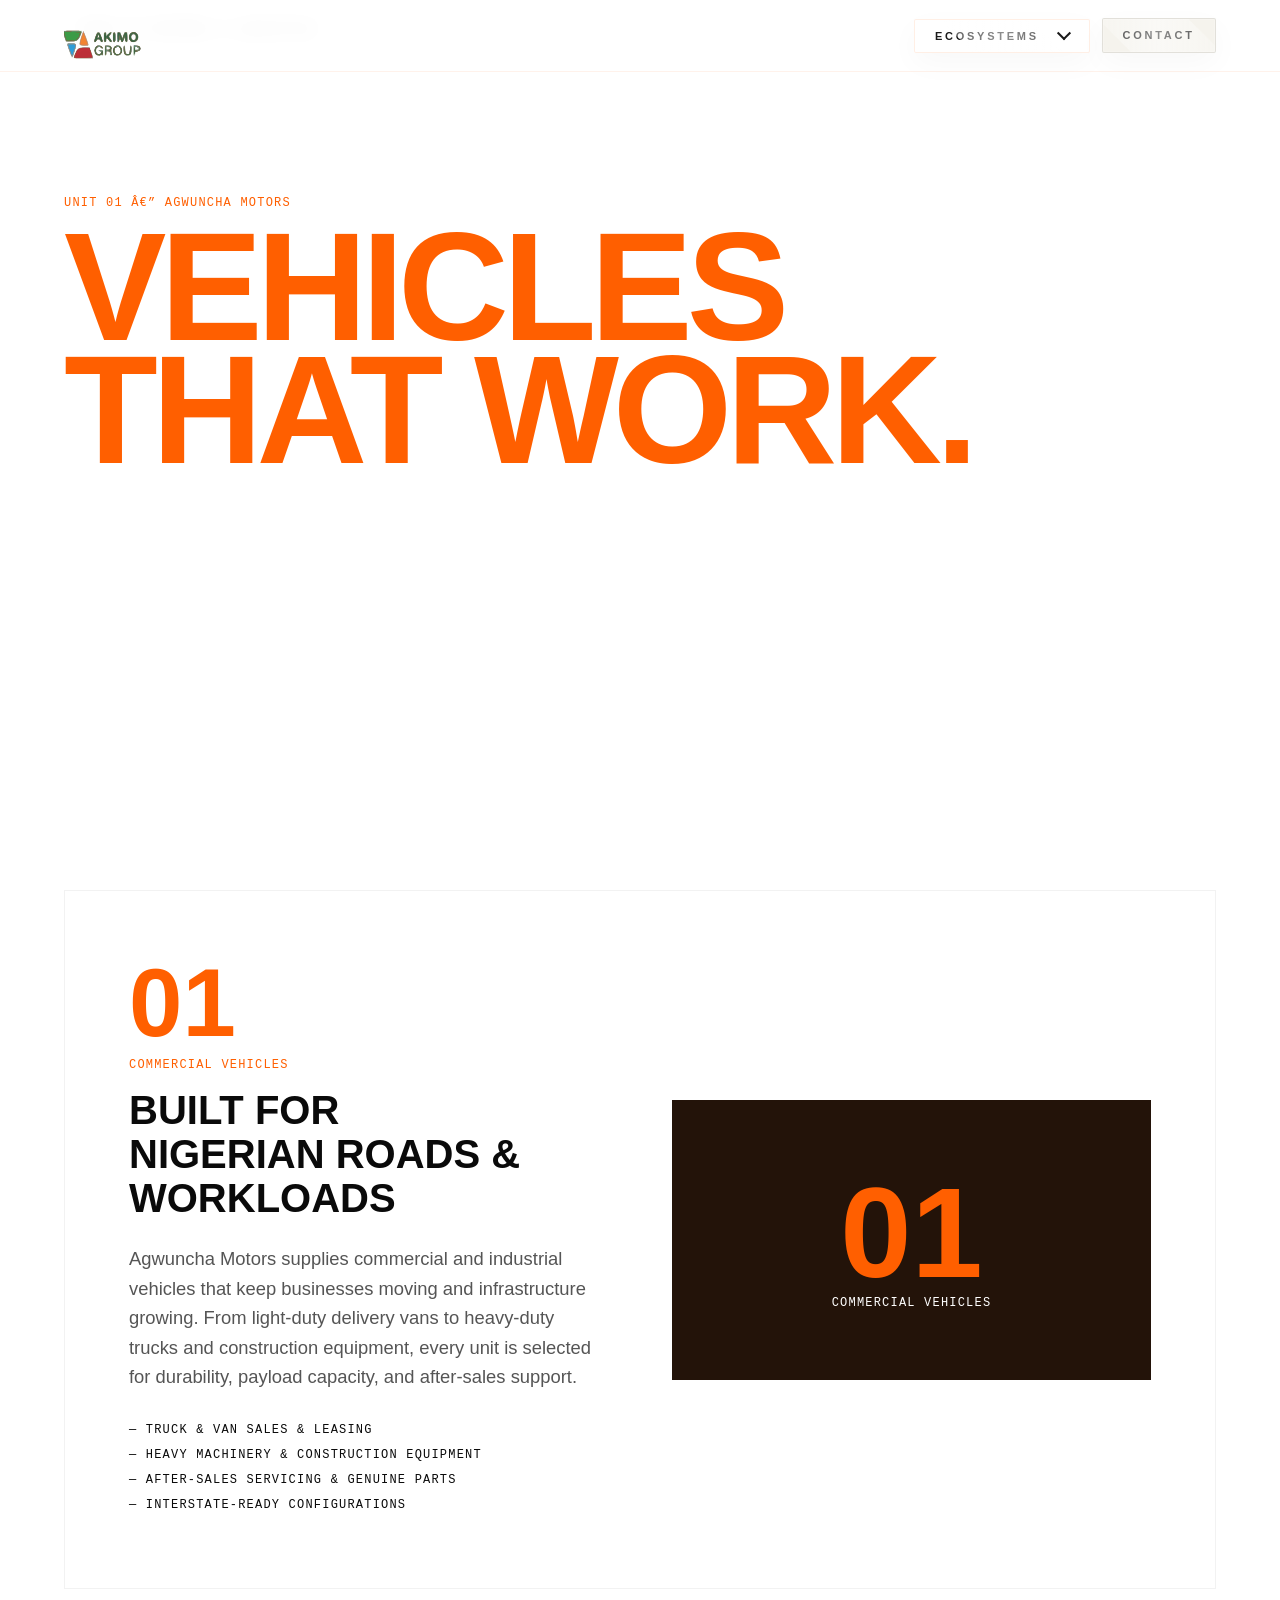
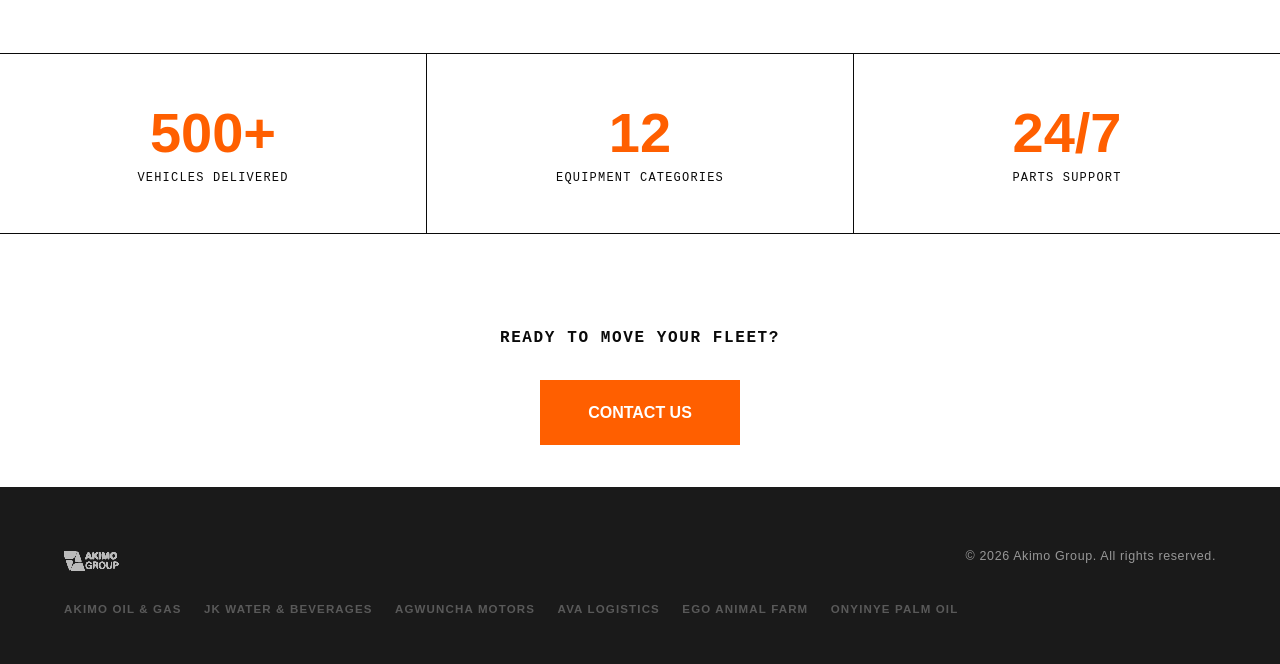
==== commit 7b02731e: "Rename Awuncha Motors to Agwuncha Motors across all pages" ====
--- a/commercial-vehicles.html
+++ b/commercial-vehicles.html
@@ -1,19 +1,19 @@
-<!DOCTYPE html>
+﻿<!DOCTYPE html>
 <html lang="en">
 <head>
   <meta charset="UTF-8" />
   <meta name="viewport" content="width=device-width, initial-scale=1.0" />
-  <meta name="description" content="Awuncha Motors Commercial Vehicles — Truck, van, and heavy machinery sales, leasing, and servicing across Nigeria." />
-  <meta property="og:title" content="Commercial Vehicles — Awuncha Motors" />
+  <meta name="description" content="Agwuncha Motors Commercial Vehicles â€” Truck, van, and heavy machinery sales, leasing, and servicing across Nigeria." />
+  <meta property="og:title" content="Commercial Vehicles â€” Agwuncha Motors" />
   <meta property="og:description" content="Vehicles that work as hard as you do." />
   <meta property="og:type" content="website" />
-  <title>Commercial Vehicles | Awuncha Motors</title>
+  <title>Commercial Vehicles | Agwuncha Motors</title>
   <link rel="icon" href="data:image/svg+xml,<svg xmlns='http://www.w3.org/2000/svg' viewBox='0 0 32 32'><polygon points='0,0 32,0 16,16' fill='%234caf50'/><polygon points='32,0 32,32 16,16' fill='%23d32f2f'/><polygon points='32,32 0,32 16,16' fill='%23f57c00'/><polygon points='0,32 0,0 16,16' fill='%23795548'/></svg>" />
   <link rel="stylesheet" href="assets/style.css" />
 </head>
 <body class="ml-page">
 
-  <!-- ══ NAVBAR ═══════════════════════════════════════════════ -->
+  <!-- â•â• NAVBAR â•â•â•â•â•â•â•â•â•â•â•â•â•â•â•â•â•â•â•â•â•â•â•â•â•â•â•â•â•â•â•â•â•â•â•â•â•â•â•â•â•â•â•â•â•â•â• -->
   <nav class="navbar" aria-label="Main navigation">
     <a href="index.html" class="navbar__logo" aria-label="Akimo Group home">
       <img src="assets/logo.svg" alt="Akimo Group" />
@@ -66,17 +66,17 @@
     </div>
   </nav>
 
-  <!-- ══ MAIN ══════════════════════════════════════════════════ -->
+  <!-- â•â• MAIN â•â•â•â•â•â•â•â•â•â•â•â•â•â•â•â•â•â•â•â•â•â•â•â•â•â•â•â•â•â•â•â•â•â•â•â•â•â•â•â•â•â•â•â•â•â•â•â•â•â• -->
   <main class="ml-main">
     <a href="motors.html" class="ml-back">&larr; Back to Motors &amp; Logistics</a>
 
-    <!-- ══ HERO ═════════════════════════════════════════════════ -->
+    <!-- â•â• HERO â•â•â•â•â•â•â•â•â•â•â•â•â•â•â•â•â•â•â•â•â•â•â•â•â•â•â•â•â•â•â•â•â•â•â•â•â•â•â•â•â•â•â•â•â•â•â•â•â• -->
     <section class="ml-hero" aria-labelledby="heroHeading">
-      <div class="ml-hero-label ml-mono">Unit 01 — Awuncha Motors</div>
+      <div class="ml-hero-label ml-mono">Unit 01 â€” Agwuncha Motors</div>
       <h1 id="heroHeading">Vehicles<br>That Work.</h1>
     </section>
 
-    <!-- ══ DETAIL SECTION ═══════════════════════════════════════ -->
+    <!-- â•â• DETAIL SECTION â•â•â•â•â•â•â•â•â•â•â•â•â•â•â•â•â•â•â•â•â•â•â•â•â•â•â•â•â•â•â•â•â•â•â•â•â•â•â• -->
     <section class="ml-unit-detail" aria-labelledby="detailHeading">
       <div class="ml-unit-detail__grid">
         <div>
@@ -84,7 +84,7 @@
           <div class="ml-mono ml-unit__label">Commercial Vehicles</div>
           <h2 id="detailHeading">Built for Nigerian Roads &amp; Workloads</h2>
           <p>
-            Awuncha Motors supplies commercial and industrial vehicles that keep businesses moving and infrastructure growing. From light-duty delivery vans to heavy-duty trucks and construction equipment, every unit is selected for durability, payload capacity, and after-sales support.
+            Agwuncha Motors supplies commercial and industrial vehicles that keep businesses moving and infrastructure growing. From light-duty delivery vans to heavy-duty trucks and construction equipment, every unit is selected for durability, payload capacity, and after-sales support.
           </p>
           <ul class="ml-mono">
             <li>&mdash; Truck &amp; Van Sales &amp; Leasing</li>
@@ -102,7 +102,7 @@
       </div>
     </section>
 
-    <!-- ══ STATS / HIGHLIGHTS ═══════════════════════════════════ -->
+    <!-- â•â• STATS / HIGHLIGHTS â•â•â•â•â•â•â•â•â•â•â•â•â•â•â•â•â•â•â•â•â•â•â•â•â•â•â•â•â•â•â•â•â•â•â• -->
     <section class="ml-unit-highlights" aria-label="Highlights">
       <div class="ml-unit-highlight">
         <div class="ml-unit-highlight__num">500+</div>
@@ -118,14 +118,14 @@
       </div>
     </section>
 
-    <!-- ══ CTA ═══════════════════════════════════════════════════ -->
+    <!-- â•â• CTA â•â•â•â•â•â•â•â•â•â•â•â•â•â•â•â•â•â•â•â•â•â•â•â•â•â•â•â•â•â•â•â•â•â•â•â•â•â•â•â•â•â•â•â•â•â•â•â•â•â•â• -->
     <section class="ml-unit-cta" aria-labelledby="ctaHeading">
       <h2 id="ctaHeading" class="ml-mono">Ready to move your fleet?</h2>
       <a href="contact.html" class="ml-cta">Contact Us</a>
     </section>
   </main>
 
-  <!-- ══ FOOTER ════════════════════════════════════════════════ -->
+  <!-- â•â• FOOTER â•â•â•â•â•â•â•â•â•â•â•â•â•â•â•â•â•â•â•â•â•â•â•â•â•â•â•â•â•â•â•â•â•â•â•â•â•â•â•â•â•â•â•â•â•â•â•â• -->
   <footer class="footer" aria-label="Site footer">
     <div class="footer__logo">
       <img src="assets/logo.svg" alt="Akimo Group" />
@@ -134,7 +134,7 @@
     <div class="footer__divisions" aria-label="Divisions">
       <span>Akimo Oil &amp; Gas</span>
       <span>JK Water &amp; Beverages</span>
-      <span>Awuncha Motors</span>
+      <span>Agwuncha Motors</span>
       <span>Ava Logistics</span>
       <span>Ego Animal Farm</span>
       <span>Onyinye Palm Oil</span>
@@ -180,3 +180,4 @@
 
 </body>
 </html>
+
--- a/assets/style.css
+++ b/assets/style.css
@@ -1883,6 +1883,10 @@
   display: flex;
   flex-direction: column;
   justify-content: space-between;
+  --base-y: 0px;
+  --parallax-y: 0px;
+  --reveal-y: 0px;
+  transform: translateY(calc(var(--base-y) + var(--parallax-y) + var(--reveal-y)));
   transition: transform var(--ml-piston-speed) var(--ml-piston-ease), color 0.3s ease;
   cursor: pointer;
   overflow: hidden;
@@ -1901,7 +1905,7 @@
 }
 
 .ml-piston-cell:hover {
-  transform: translateY(-20px);
+  --base-y: -20px;
 }
 
 .ml-piston-cell:hover::after {
@@ -1909,11 +1913,11 @@
 }
 
 .ml-piston-cell:nth-child(even) {
-  transform: translateY(20px);
+  --base-y: 20px;
 }
 
 .ml-piston-cell:nth-child(even):hover {
-  transform: translateY(0px);
+  --base-y: 0px;
 }
 
 .ml-cell-content {
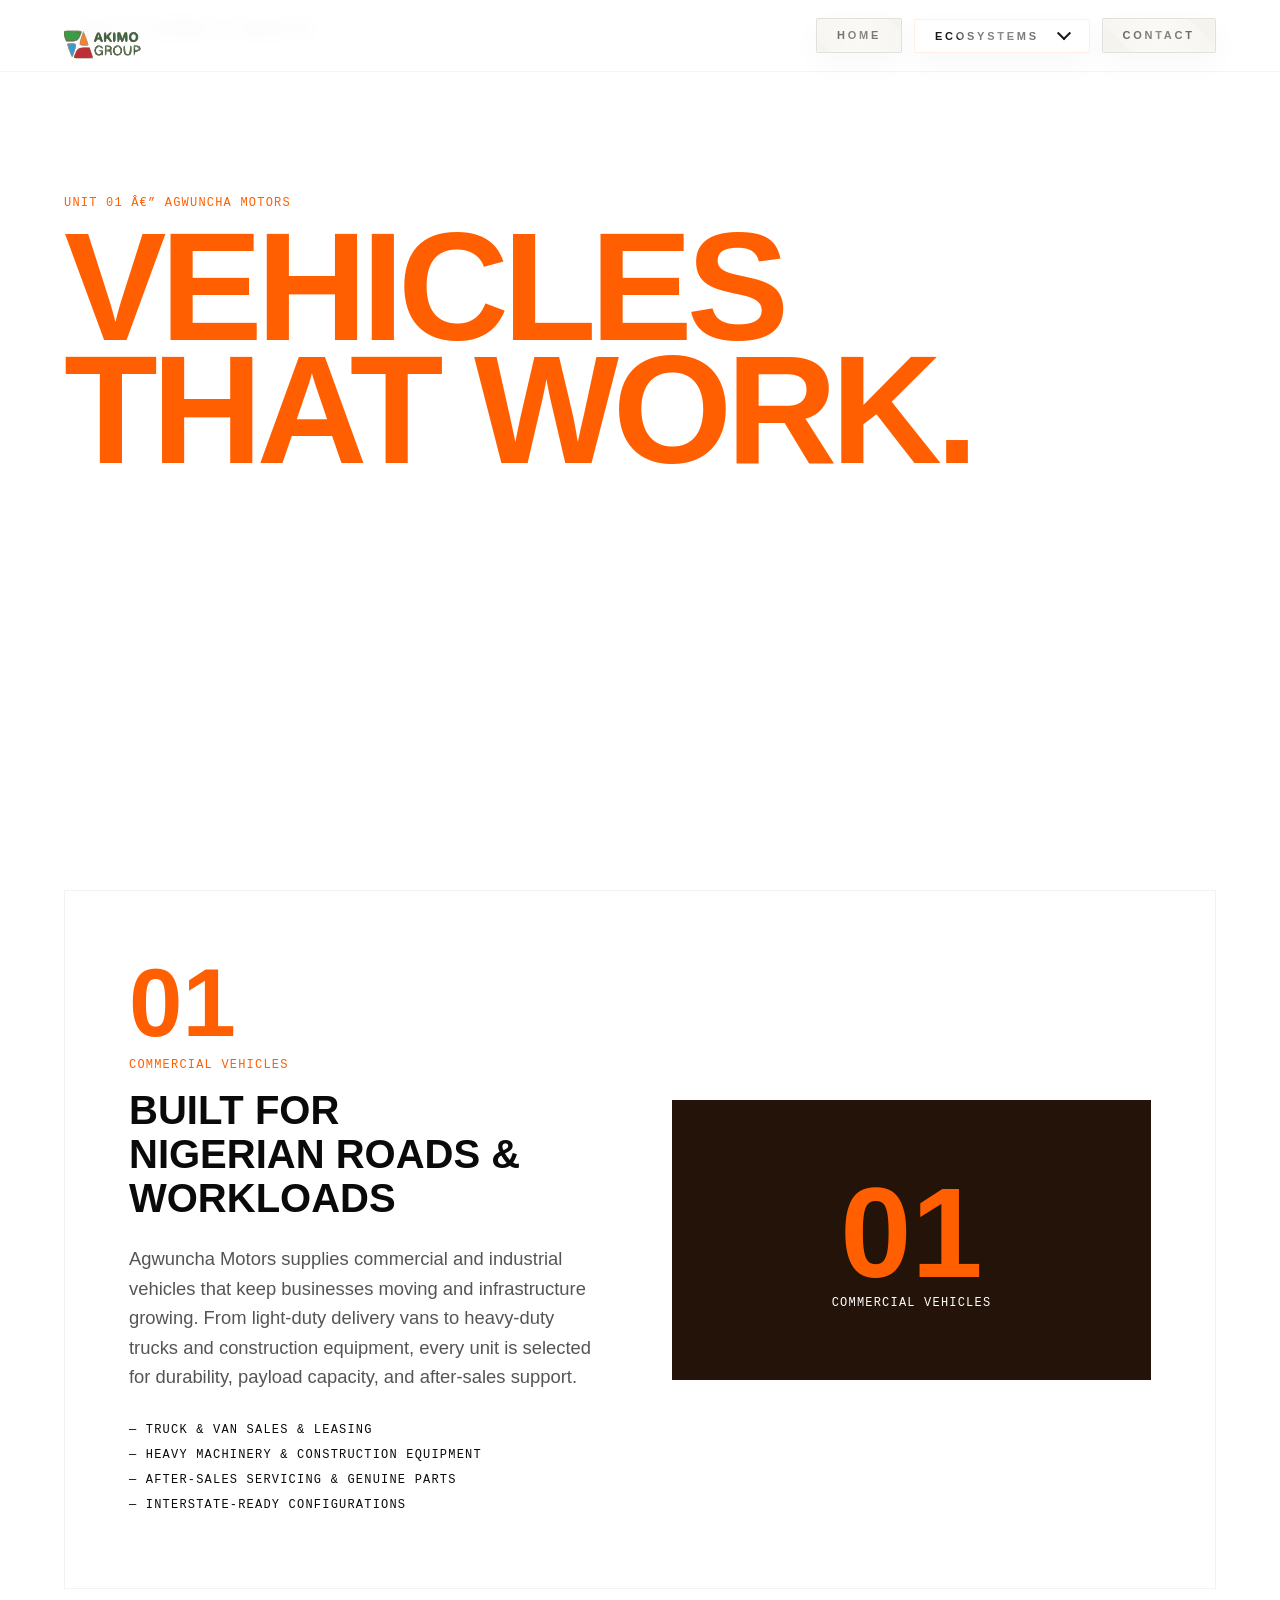
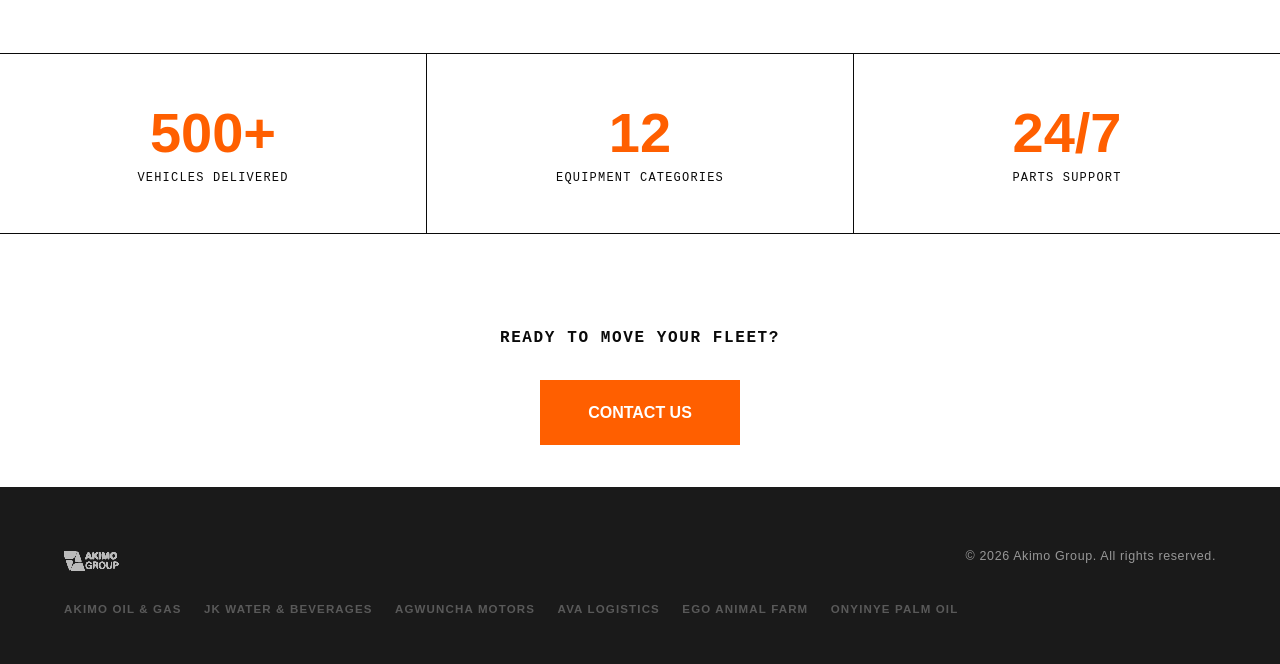
==== commit 2e9cf3e0: "Add standalone Home button to navbar left of Ecosystems, remove Home from dropdown, renumber items 0" ====
--- a/commercial-vehicles.html
+++ b/commercial-vehicles.html
@@ -19,45 +19,39 @@
       <img src="assets/logo.svg" alt="Akimo Group" />
     </a>
     <div class="navbar__actions">
+      <a href="index.html" class="navbar__home">Home</a>
       <div class="navbar__menu" id="navMenu">
         <button class="navbar__menu-btn" id="navMenuBtn" aria-expanded="false" aria-controls="navDropdown" aria-label="Open menu">
           <span class="menu-label">Ecosystems</span>
           <span class="menu-icon"></span>
         </button>
         <ul class="navbar__dropdown" id="navDropdown" role="menu">
-          <li class="dd-item dd-item--home">
-            <a href="index.html" class="dd-link" role="menuitem">
-              <div class="dd-sap"></div>
-              <span class="dd-text">Home</span>
-              <span class="dd-index">01</span>
-            </a>
-          </li>
           <li class="dd-item dd-item--oil">
             <a href="oil-gas.html" class="dd-link" role="menuitem">
               <div class="dd-sap"></div>
               <span class="dd-text">Oil &amp; Gas</span>
-              <span class="dd-index">02</span>
+              <span class="dd-index">01</span>
             </a>
           </li>
           <li class="dd-item dd-item--water">
             <a href="water.html" class="dd-link" role="menuitem">
               <div class="dd-sap"></div>
               <span class="dd-text">Water &amp; Beverages</span>
-              <span class="dd-index">03</span>
+              <span class="dd-index">02</span>
             </a>
           </li>
           <li class="dd-item dd-item--motors">
             <a href="motors.html" class="dd-link" role="menuitem">
               <div class="dd-sap"></div>
               <span class="dd-text">Motors &amp; Logistics</span>
-              <span class="dd-index">04</span>
+              <span class="dd-index">03</span>
             </a>
           </li>
           <li class="dd-item dd-item--farms">
             <a href="farms.html" class="dd-link" role="menuitem">
               <div class="dd-sap"></div>
               <span class="dd-text">Farms</span>
-              <span class="dd-index">05</span>
+              <span class="dd-index">04</span>
             </a>
           </li>
         </ul>
--- a/assets/style.css
+++ b/assets/style.css
@@ -71,6 +71,49 @@
   display: flex;
   align-items: center;
   gap: 12px;
+}
+
+/* Home link to the left of Ecosystems */
+.navbar__home {
+  font-weight: 800;
+  font-size: 11px;
+  letter-spacing: 0.25em;
+  text-transform: uppercase;
+  color: var(--text-dark);
+  text-decoration: none;
+  padding: 10px 20px;
+  border-radius: 2px;
+  border: 1px solid rgba(0, 0, 0, 0.08);
+  transition: all 0.5s cubic-bezier(0.23, 1, 0.32, 1);
+  background: rgba(244, 241, 234, 0.85);
+  backdrop-filter: blur(12px) saturate(120%);
+  -webkit-backdrop-filter: blur(12px) saturate(120%);
+  box-shadow: 0 10px 30px rgba(0, 0, 0, 0.03), inset 0 0 0 1px rgba(255, 255, 255, 0.2);
+  position: relative;
+  overflow: hidden;
+}
+
+.navbar__home:hover {
+  background: #0a0a0a;
+  color: white;
+  border-color: #0a0a0a;
+}
+
+.navbar__home::before {
+  content: '';
+  position: absolute;
+  top: -50%;
+  left: -50%;
+  width: 200%;
+  height: 200%;
+  background: linear-gradient(45deg, transparent, rgba(255,255,255,0.5), transparent);
+  transform: rotate(45deg);
+  transition: 0.7s;
+  pointer-events: none;
+}
+
+.navbar__home:hover::before {
+  left: 100%;
 }
 
 /* Separate Contact link next to Ecosystems */
@@ -271,9 +314,6 @@
 }
 
 /* Per-item colours */
-.dd-item--home .dd-sap   { background-color: var(--text-dark); opacity: 0.05; }
-.dd-item--home:hover .dd-text { color: var(--text-dark); }
-
 .dd-item--oil .dd-sap    { background-color: var(--red-oil); }
 .dd-item--oil:hover .dd-text { color: var(--red-oil); }
 
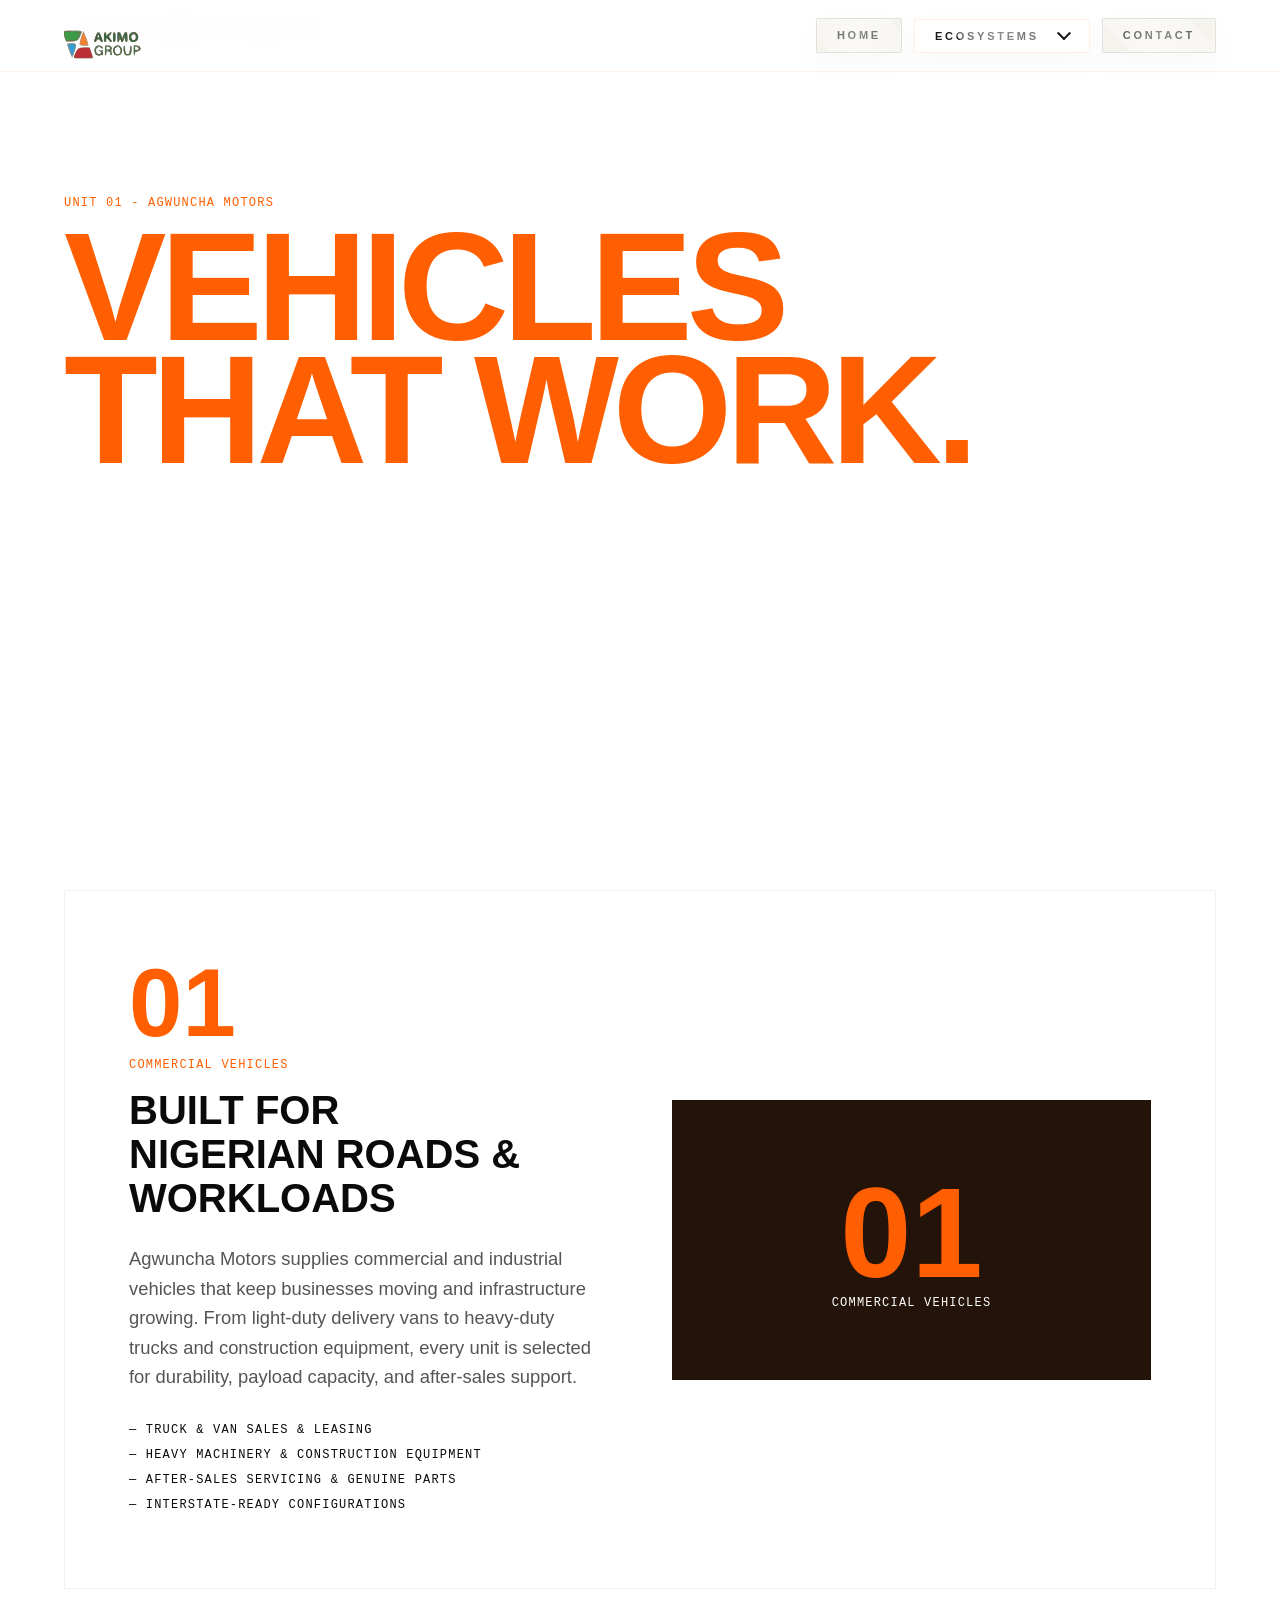
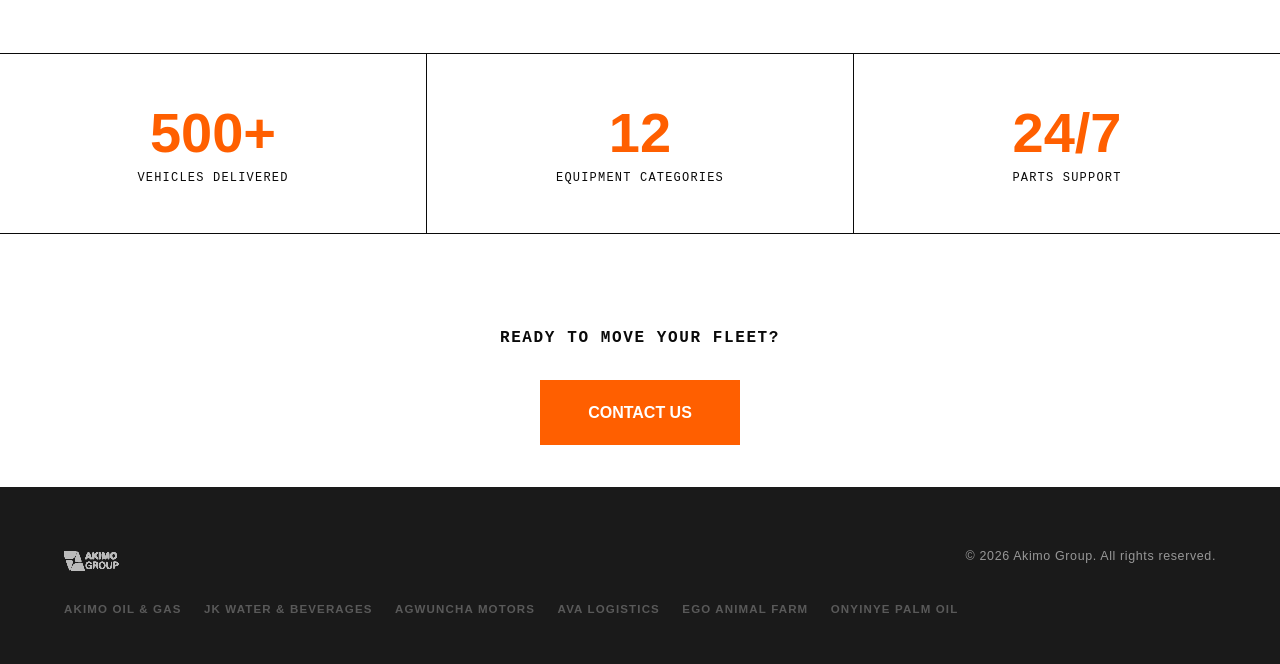
==== commit b3ca784c: "Clean up garbled box-drawing characters in unit page comments and em dashes" ====
--- a/commercial-vehicles.html
+++ b/commercial-vehicles.html
@@ -3,8 +3,8 @@
 <head>
   <meta charset="UTF-8" />
   <meta name="viewport" content="width=device-width, initial-scale=1.0" />
-  <meta name="description" content="Agwuncha Motors Commercial Vehicles â€” Truck, van, and heavy machinery sales, leasing, and servicing across Nigeria." />
-  <meta property="og:title" content="Commercial Vehicles â€” Agwuncha Motors" />
+  <meta name="description" content="Agwuncha Motors Commercial Vehicles - Truck, van, and heavy machinery sales, leasing, and servicing across Nigeria." />
+  <meta property="og:title" content="Commercial Vehicles - Agwuncha Motors" />
   <meta property="og:description" content="Vehicles that work as hard as you do." />
   <meta property="og:type" content="website" />
   <title>Commercial Vehicles | Agwuncha Motors</title>
@@ -13,7 +13,7 @@
 </head>
 <body class="ml-page">
 
-  <!-- â•â• NAVBAR â•â•â•â•â•â•â•â•â•â•â•â•â•â•â•â•â•â•â•â•â•â•â•â•â•â•â•â•â•â•â•â•â•â•â•â•â•â•â•â•â•â•â•â•â•â•â• -->
+  <!-- NAVBAR -->
   <nav class="navbar" aria-label="Main navigation">
     <a href="index.html" class="navbar__logo" aria-label="Akimo Group home">
       <img src="assets/logo.svg" alt="Akimo Group" />
@@ -60,17 +60,17 @@
     </div>
   </nav>
 
-  <!-- â•â• MAIN â•â•â•â•â•â•â•â•â•â•â•â•â•â•â•â•â•â•â•â•â•â•â•â•â•â•â•â•â•â•â•â•â•â•â•â•â•â•â•â•â•â•â•â•â•â•â•â•â•â• -->
+  <!-- MAIN -->
   <main class="ml-main">
     <a href="motors.html" class="ml-back">&larr; Back to Motors &amp; Logistics</a>
 
-    <!-- â•â• HERO â•â•â•â•â•â•â•â•â•â•â•â•â•â•â•â•â•â•â•â•â•â•â•â•â•â•â•â•â•â•â•â•â•â•â•â•â•â•â•â•â•â•â•â•â•â•â•â•â• -->
+    <!-- HERO -->
     <section class="ml-hero" aria-labelledby="heroHeading">
-      <div class="ml-hero-label ml-mono">Unit 01 â€” Agwuncha Motors</div>
+      <div class="ml-hero-label ml-mono">Unit 01 - Agwuncha Motors</div>
       <h1 id="heroHeading">Vehicles<br>That Work.</h1>
     </section>
 
-    <!-- â•â• DETAIL SECTION â•â•â•â•â•â•â•â•â•â•â•â•â•â•â•â•â•â•â•â•â•â•â•â•â•â•â•â•â•â•â•â•â•â•â•â•â•â•â• -->
+    <!-- DETAIL SECTION -->
     <section class="ml-unit-detail" aria-labelledby="detailHeading">
       <div class="ml-unit-detail__grid">
         <div>
@@ -96,7 +96,7 @@
       </div>
     </section>
 
-    <!-- â•â• STATS / HIGHLIGHTS â•â•â•â•â•â•â•â•â•â•â•â•â•â•â•â•â•â•â•â•â•â•â•â•â•â•â•â•â•â•â•â•â•â•â• -->
+    <!-- STATS / HIGHLIGHTS -->
     <section class="ml-unit-highlights" aria-label="Highlights">
       <div class="ml-unit-highlight">
         <div class="ml-unit-highlight__num">500+</div>
@@ -112,14 +112,14 @@
       </div>
     </section>
 
-    <!-- â•â• CTA â•â•â•â•â•â•â•â•â•â•â•â•â•â•â•â•â•â•â•â•â•â•â•â•â•â•â•â•â•â•â•â•â•â•â•â•â•â•â•â•â•â•â•â•â•â•â•â•â•â•â• -->
+    <!-- CTA -->
     <section class="ml-unit-cta" aria-labelledby="ctaHeading">
       <h2 id="ctaHeading" class="ml-mono">Ready to move your fleet?</h2>
       <a href="contact.html" class="ml-cta">Contact Us</a>
     </section>
   </main>
 
-  <!-- â•â• FOOTER â•â•â•â•â•â•â•â•â•â•â•â•â•â•â•â•â•â•â•â•â•â•â•â•â•â•â•â•â•â•â•â•â•â•â•â•â•â•â•â•â•â•â•â•â•â•â•â• -->
+  <!-- FOOTER -->
   <footer class="footer" aria-label="Site footer">
     <div class="footer__logo">
       <img src="assets/logo.svg" alt="Akimo Group" />
@@ -175,3 +175,4 @@
 </body>
 </html>
 
+
